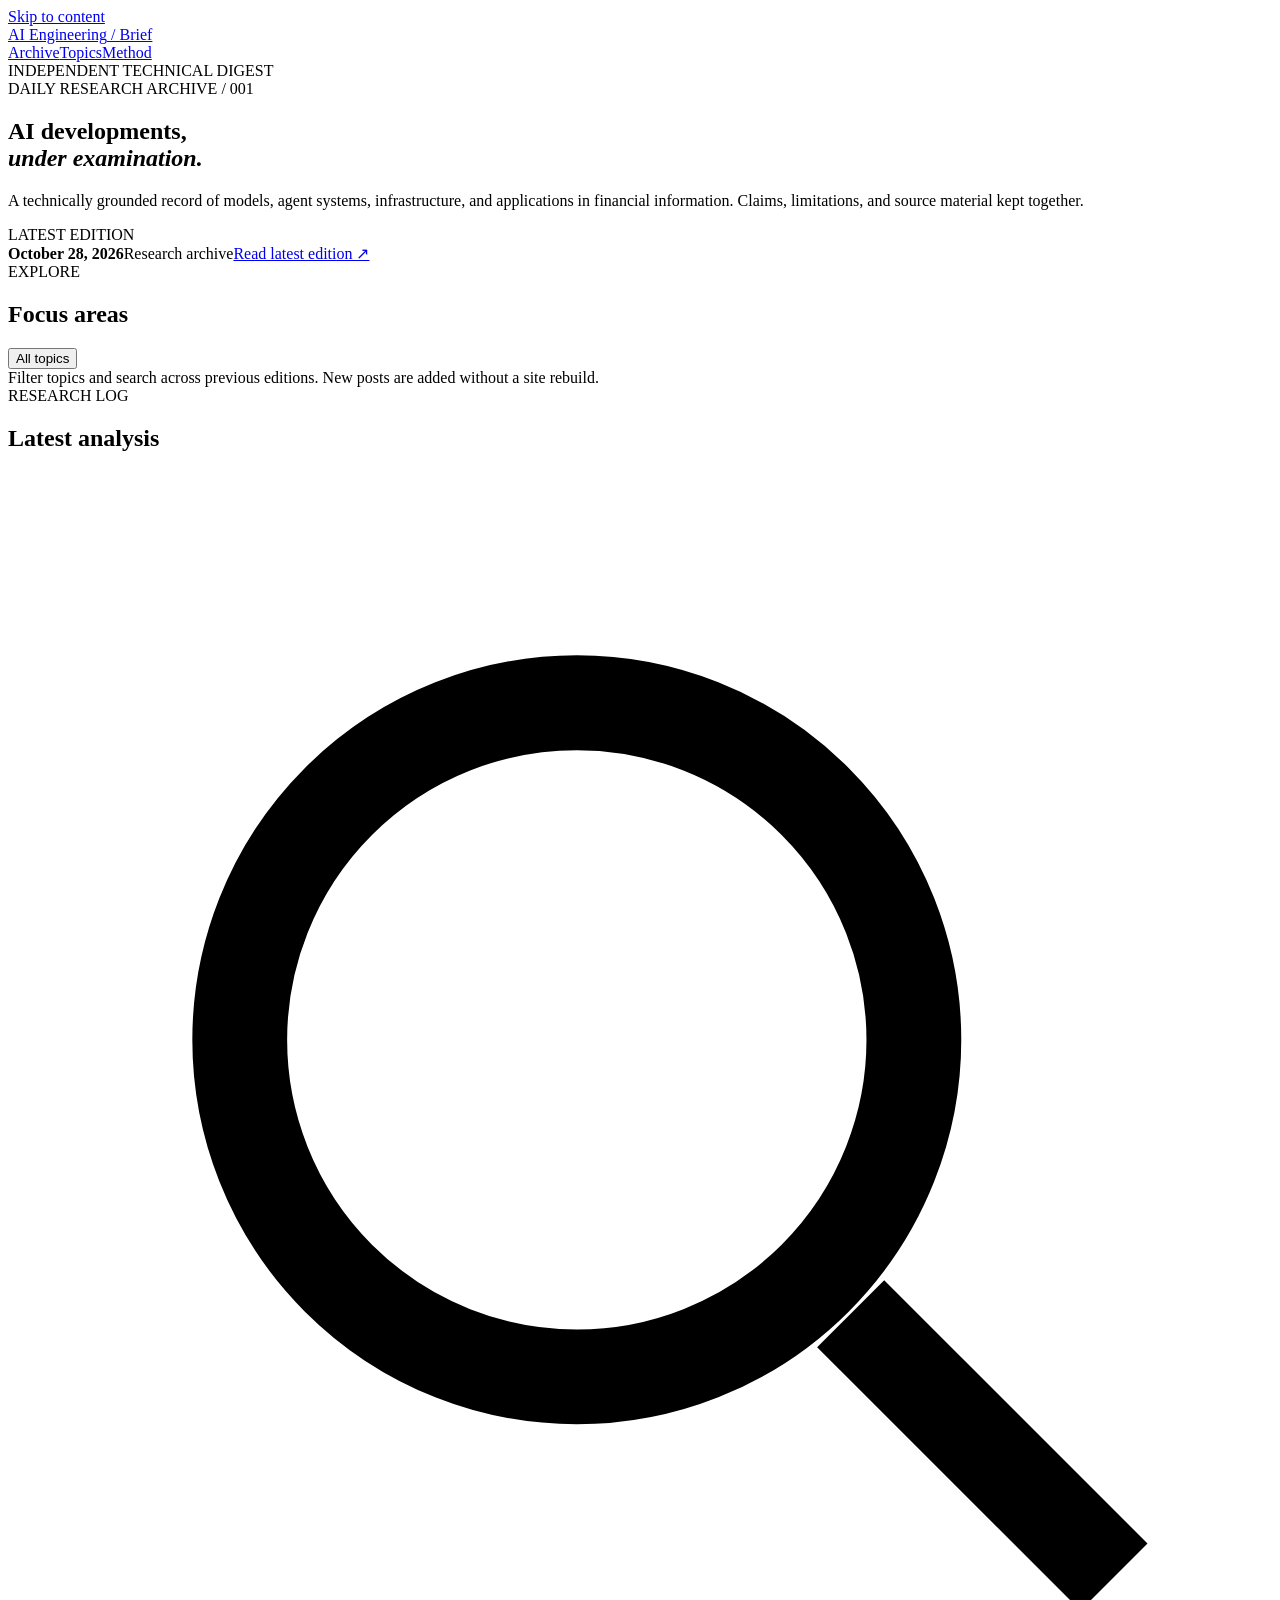
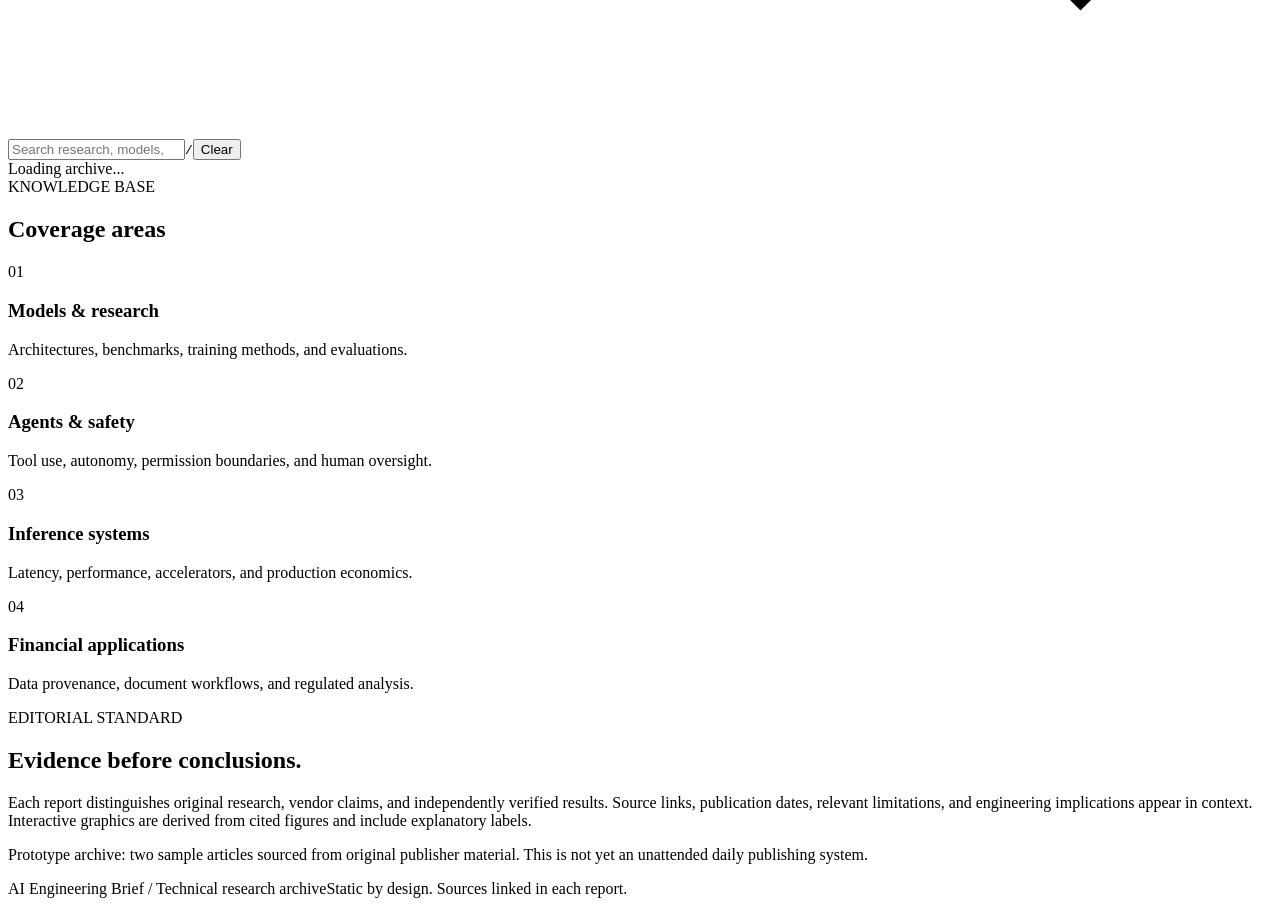
==== index.html @ ddc1623d "Add index.html to website prototype" ====
<!doctype html>
<html lang="en">
<head>
<meta charset="utf-8"><meta name="viewport" content="width=device-width, initial-scale=1"><meta name="theme-color" content="#f5f5f0">
<meta name="description" content="A searchable technical research archive on AI models, agents, infrastructure, evaluation, and financial applications.">
<title>AI Engineering Brief | Research Archive</title>
<link rel="stylesheet" href="assets/styles.css"><script type="module" src="assets/site.js"></script>
</head>
<body data-page="home">
<a class="skip" href="#main">Skip to content</a>
<header class="site-header"><div class="shell header-grid"><a class="wordmark" href="./" aria-label="AI Engineering Brief home"><span class="mark" aria-hidden="true"><i></i><i></i><i></i></span><span>AI Engineering<span class="wordmark-light"> / Brief</span></span></a><nav class="header-links" aria-label="Primary"><a class="active" href="./">Archive</a><a href="./#topics">Topics</a><a href="./#method">Method</a></nav><span class="header-note">INDEPENDENT TECHNICAL DIGEST</span></div></header>
<main id="main" class="shell">
<section class="hero" aria-labelledby="hero-heading"><div class="hero-label"><span class="eyebrow-line"></span> DAILY RESEARCH ARCHIVE <span class="soft-number">/ 001</span></div><div class="hero-grid"><div><h1 id="hero-heading">AI developments,<br><em>under examination.</em></h1><p class="hero-copy">A technically grounded record of models, agent systems, infrastructure, and applications in financial information. Claims, limitations, and source material kept together.</p></div><aside class="hero-aside"><div class="hero-stat-label">LATEST EDITION</div><strong id="latest-date">October 28, 2026</strong><span id="edition-count">Research archive</span><a class="text-link" id="latest-link" href="post.html?date=2026-10-28">Read latest edition ↗</a></aside></div><div class="hero-rule"></div></section>
<section class="archive-layout" aria-label="Article archive"><aside class="filter-panel" aria-label="Archive filters"><div class="panel-sticky"><div class="overline">EXPLORE</div><h2>Focus areas</h2><div id="tag-filters" class="filter-list"><button type="button" class="tag-filter selected">All topics</button></div><div class="filter-tip">Filter topics and search across previous editions. New posts are added without a site rebuild.</div></div></aside><div class="feed"><div class="feed-heading"><div><div class="overline">RESEARCH LOG</div><h2>Latest analysis</h2></div><span id="result-count" class="count"></span></div><div class="search-row"><label class="search-box" for="search"><svg viewBox="0 0 24 24" fill="none" stroke="currentColor" stroke-width="1.8" aria-hidden="true"><circle cx="10.8" cy="10.8" r="6.4"/><path d="m16 16 5 5"/></svg><input id="search" type="search" autocomplete="off" placeholder="Search research, models, companies, methods..."/><kbd>/</kbd></label><button id="clear" type="button" class="quiet-btn">Clear</button></div><div id="article-list" class="article-list" aria-live="polite"><div class="loading">Loading archive...</div></div></div></section>
<section id="topics" class="topics-section"><div class="overline">KNOWLEDGE BASE</div><h2>Coverage areas</h2><div class="topic-grid"><div><span>01</span><h3>Models &amp; research</h3><p>Architectures, benchmarks, training methods, and evaluations.</p></div><div><span>02</span><h3>Agents &amp; safety</h3><p>Tool use, autonomy, permission boundaries, and human oversight.</p></div><div><span>03</span><h3>Inference systems</h3><p>Latency, performance, accelerators, and production economics.</p></div><div><span>04</span><h3>Financial applications</h3><p>Data provenance, document workflows, and regulated analysis.</p></div></div></section>
<section id="method" class="method-section"><span class="overline">EDITORIAL STANDARD</span><div><h2>Evidence before conclusions.</h2><p>Each report distinguishes original research, vendor claims, and independently verified results. Source links, publication dates, relevant limitations, and engineering implications appear in context. Interactive graphics are derived from cited figures and include explanatory labels.</p><p class="method-foot">Prototype archive: two sample articles sourced from original publisher material. This is not yet an unattended daily publishing system.</p></div></section>
</main><footer class="footer"><div class="shell footer-inner"><span>AI Engineering Brief <span class="muted">/ Technical research archive</span></span><span>Static by design. Sources linked in each report.</span></div></footer>
</body></html>
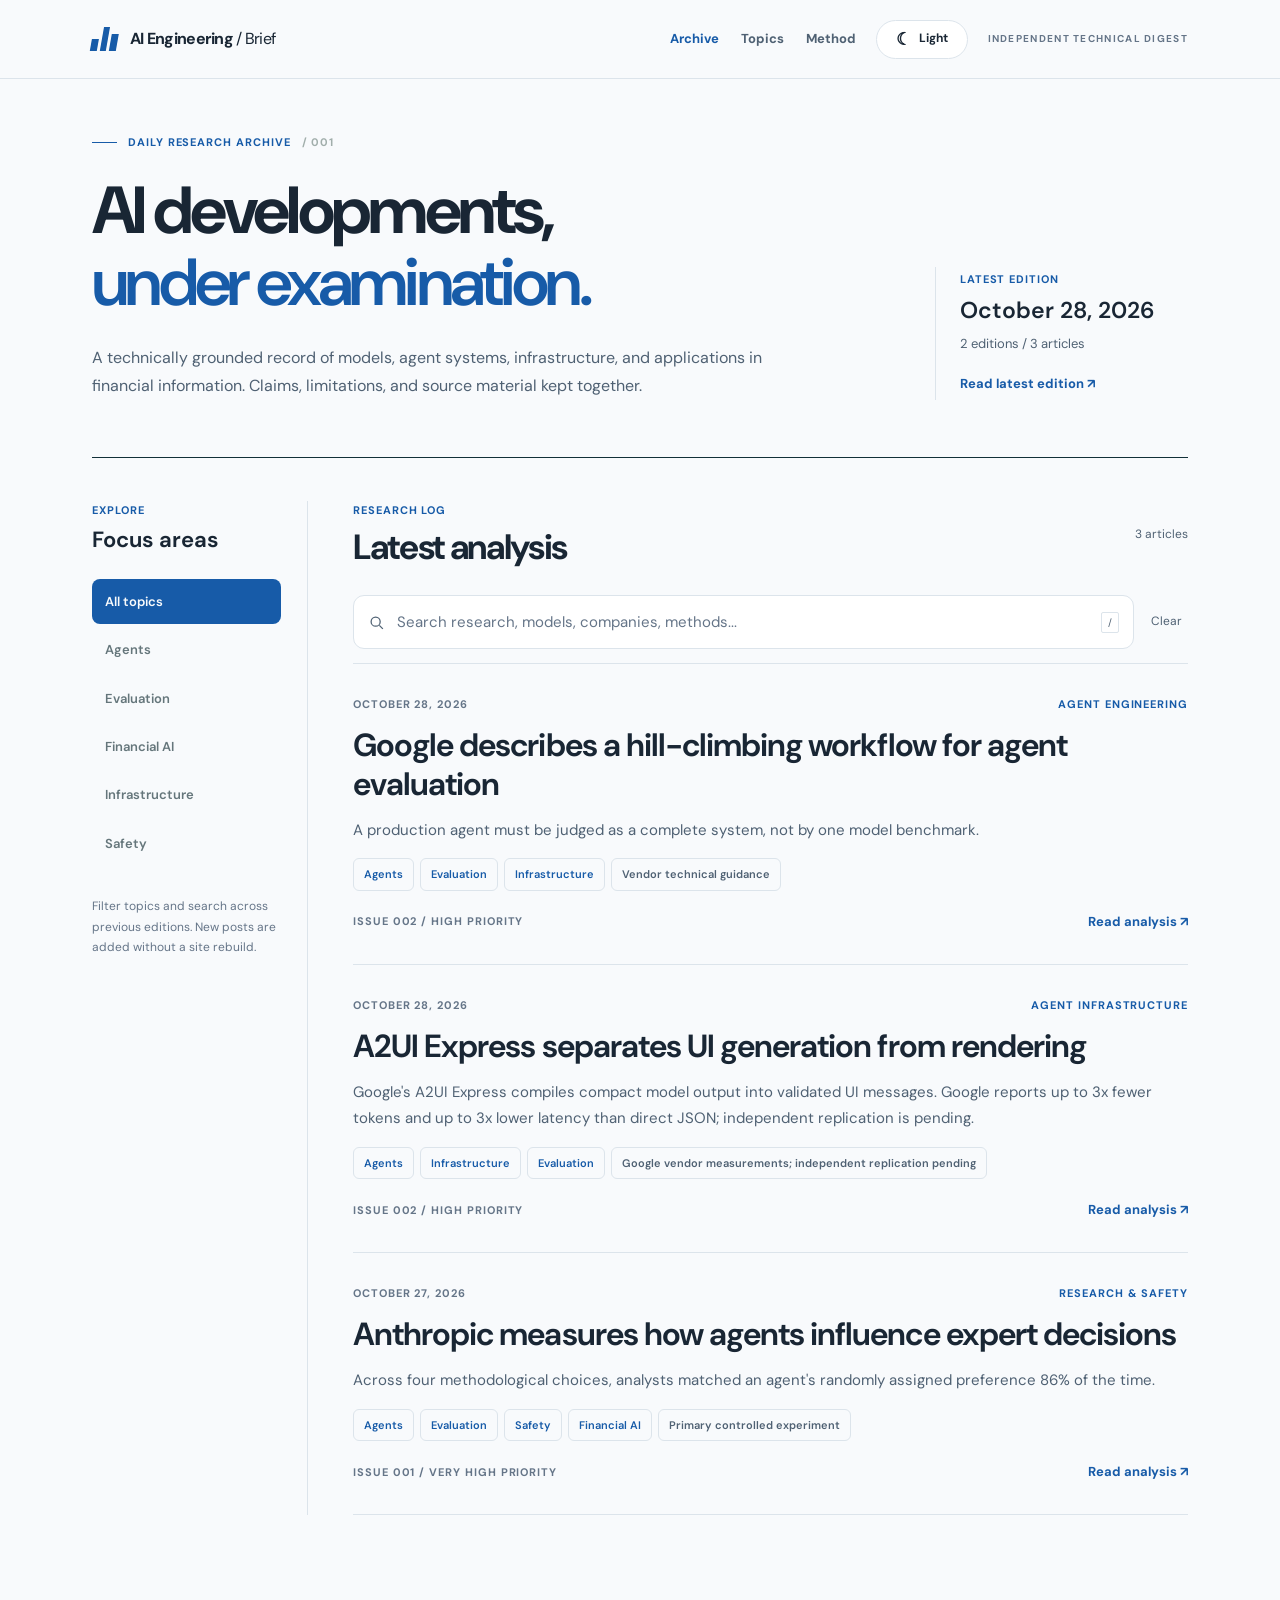
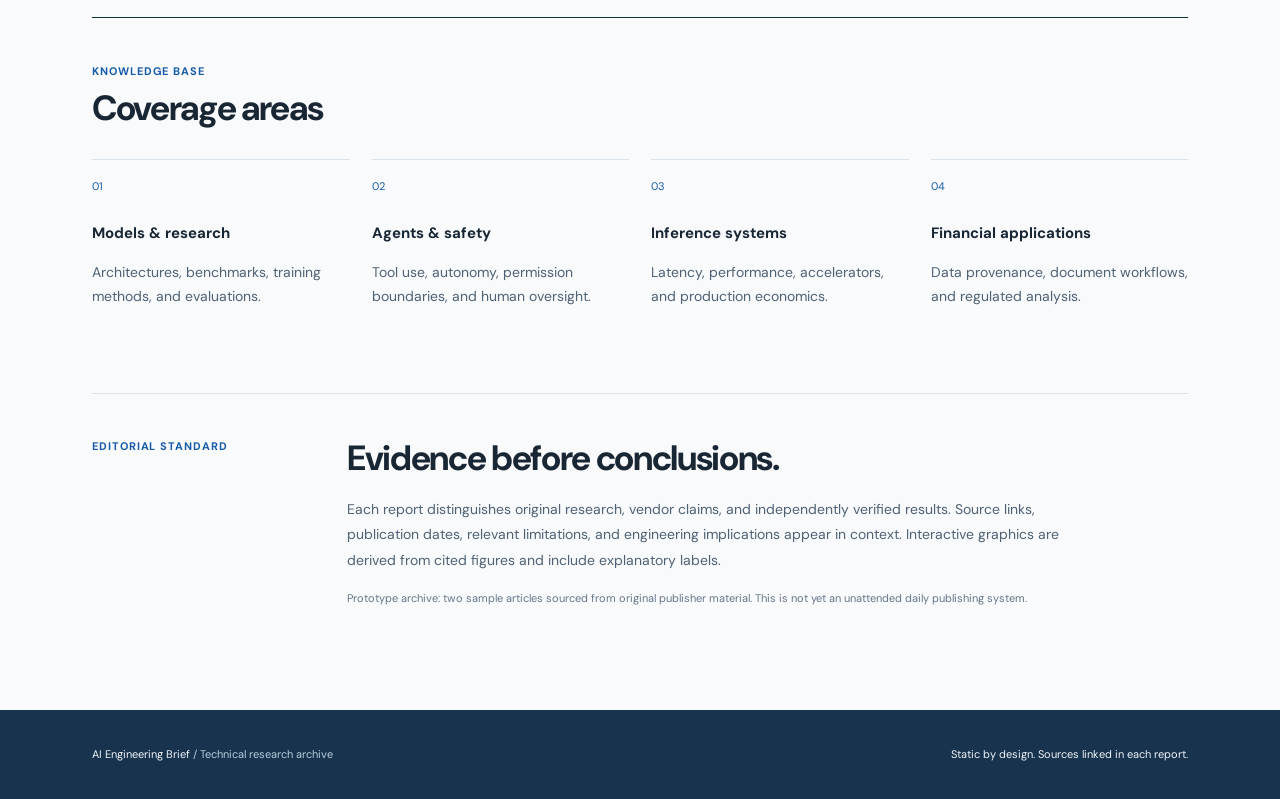
==== commit 9f8fa5bf: "Improve mobile reading and add theme switcher to index.html" ====
--- a/index.html
+++ b/index.html
@@ -4,11 +4,11 @@
 <meta charset="utf-8"><meta name="viewport" content="width=device-width, initial-scale=1"><meta name="theme-color" content="#f5f5f0">
 <meta name="description" content="A searchable technical research archive on AI models, agents, infrastructure, evaluation, and financial applications.">
 <title>AI Engineering Brief | Research Archive</title>
-<link rel="stylesheet" href="assets/styles.css"><script type="module" src="assets/site.js"></script>
+<script src="assets/theme.js"></script><link rel="stylesheet" href="assets/styles.css"><link rel="stylesheet" href="assets/reading.css"><script type="module" src="assets/site.js"></script>
 </head>
 <body data-page="home">
 <a class="skip" href="#main">Skip to content</a>
-<header class="site-header"><div class="shell header-grid"><a class="wordmark" href="./" aria-label="AI Engineering Brief home"><span class="mark" aria-hidden="true"><i></i><i></i><i></i></span><span>AI Engineering<span class="wordmark-light"> / Brief</span></span></a><nav class="header-links" aria-label="Primary"><a class="active" href="./">Archive</a><a href="./#topics">Topics</a><a href="./#method">Method</a></nav><span class="header-note">INDEPENDENT TECHNICAL DIGEST</span></div></header>
+<header class="site-header"><div class="shell header-grid"><a class="wordmark" href="./" aria-label="AI Engineering Brief home"><span class="mark" aria-hidden="true"><i></i><i></i><i></i></span><span>AI Engineering<span class="wordmark-light"> / Brief</span></span></a><nav class="header-links" aria-label="Primary"><a class="active" href="./">Archive</a><a href="./#topics">Topics</a><a href="./#method">Method</a></nav><button type="button" class="theme-toggle" aria-label="Switch to dark mode" aria-pressed="false" title="Switch theme"><span class="theme-icon" aria-hidden="true"></span><span class="theme-label">Light</span></button><span class="header-note">INDEPENDENT TECHNICAL DIGEST</span></div></header>
 <main id="main" class="shell">
 <section class="hero" aria-labelledby="hero-heading"><div class="hero-label"><span class="eyebrow-line"></span> DAILY RESEARCH ARCHIVE <span class="soft-number">/ 001</span></div><div class="hero-grid"><div><h1 id="hero-heading">AI developments,<br><em>under examination.</em></h1><p class="hero-copy">A technically grounded record of models, agent systems, infrastructure, and applications in financial information. Claims, limitations, and source material kept together.</p></div><aside class="hero-aside"><div class="hero-stat-label">LATEST EDITION</div><strong id="latest-date">October 28, 2026</strong><span id="edition-count">Research archive</span><a class="text-link" id="latest-link" href="post.html?date=2026-10-28">Read latest edition ↗</a></aside></div><div class="hero-rule"></div></section>
 <section class="archive-layout" aria-label="Article archive"><aside class="filter-panel" aria-label="Archive filters"><div class="panel-sticky"><div class="overline">EXPLORE</div><h2>Focus areas</h2><div id="tag-filters" class="filter-list"><button type="button" class="tag-filter selected">All topics</button></div><div class="filter-tip">Filter topics and search across previous editions. New posts are added without a site rebuild.</div></div></aside><div class="feed"><div class="feed-heading"><div><div class="overline">RESEARCH LOG</div><h2>Latest analysis</h2></div><span id="result-count" class="count"></span></div><div class="search-row"><label class="search-box" for="search"><svg viewBox="0 0 24 24" fill="none" stroke="currentColor" stroke-width="1.8" aria-hidden="true"><circle cx="10.8" cy="10.8" r="6.4"/><path d="m16 16 5 5"/></svg><input id="search" type="search" autocomplete="off" placeholder="Search research, models, companies, methods..."/><kbd>/</kbd></label><button id="clear" type="button" class="quiet-btn">Clear</button></div><div id="article-list" class="article-list" aria-live="polite"><div class="loading">Loading archive...</div></div></div></section>
--- a/assets/styles.css
+++ b/assets/styles.css
@@ -0,0 +1,68 @@
+
+@import url('https://fonts.googleapis.com/css2?family=DM+Sans:wght@400;500;600;700&family=Newsreader:opsz,wght@6..72,400;6..72,500;6..72,600&display=swap');
+:root{--paper:#f5f5f0;--ink:#19313a;--muted:#617177;--line:#d6ddda;--accent:#116e74;--deep:#123038;--wash:#e8efeb;--serif:'Newsreader',Georgia,serif;--sans:'DM Sans',Arial,sans-serif}
+*{box-sizing:border-box}
+html{scroll-behavior:smooth}
+body{margin:0;background:var(--paper);color:var(--ink);font:14px/1.65 var(--sans)}
+a{color:inherit}button,input{font:inherit}button{cursor:pointer}
+.shell{max-width:1220px;padding:0 clamp(20px,5vw,62px);margin:auto}
+.skip{position:absolute;left:-9999px;top:10px;background:white;padding:10px;z-index:99}.skip:focus{left:10px}
+.site-header{border-bottom:1px solid var(--line)}
+.header-grid{min-height:78px;display:grid;grid-template-columns:1fr auto 1fr;align-items:center;gap:20px}
+.wordmark{display:flex;align-items:center;gap:12px;text-decoration:none;font-size:17px;letter-spacing:-.04em;font-weight:700;white-space:nowrap}.wordmark-light{font-weight:400}
+.mark{width:26px;height:25px;display:flex;align-items:end;gap:3px;transform:skew(-10deg)}.mark i{width:7px;background:var(--accent)}.mark i:nth-child(1){height:12px}.mark i:nth-child(2){height:24px}.mark i:nth-child(3){height:17px}
+.header-links{display:flex;gap:30px}.header-links a{color:#627176;text-decoration:none;font-size:12px;font-weight:700}.header-links a:hover,.header-links .active{color:var(--accent)}
+.header-note{text-align:right;font-size:10px;font-weight:700;letter-spacing:.13em;color:#84918e}
+.hero{padding-top:65px}.hero-label,.overline,.hero-stat-label{font-size:11px;letter-spacing:.16em;font-weight:700;color:var(--accent)}
+.hero-label{display:flex;align-items:center;gap:11px}.eyebrow-line{width:25px;height:1px;background:var(--accent)}.soft-number{color:#a1aeab}
+.hero-grid{display:grid;grid-template-columns:minmax(0,2.8fr) minmax(230px,.9fr);gap:55px;align-items:end;margin-top:24px}
+.hero h1{font:500 clamp(46px,6.4vw,80px)/.99 var(--serif);letter-spacing:-.055em;margin:0}.hero h1 em{color:var(--accent);font-weight:400}
+.hero-copy{max-width:640px;font-size:14px;line-height:1.9;color:var(--muted);margin:25px 0 0}
+.hero-aside{border-left:1px solid var(--line);padding:3px 0 5px 24px;display:flex;flex-direction:column;gap:8px}
+.hero-aside strong{font:500 28px/1.2 var(--serif)}.hero-aside span:not(.hero-stat-label){color:var(--muted);font-size:12px}
+.text-link,.read-more{font-size:12px;font-weight:700;color:var(--accent);text-decoration:none}.text-link{margin-top:11px}.text-link:hover,.read-more:hover{text-decoration:underline}
+.hero-rule{height:1px;background:var(--deep);margin-top:57px}
+.archive-layout{display:grid;grid-template-columns:216px minmax(0,1fr);gap:45px;padding:43px 0 102px}
+.filter-panel{border-right:1px solid var(--line)}.panel-sticky{position:sticky;top:25px;padding-right:26px}
+.filter-panel h2{font:500 28px var(--serif);margin:7px 0 24px}.filter-list{display:flex;flex-direction:column;gap:3px}
+.tag-filter{border:0;text-align:left;background:transparent;color:#65767b;font-size:12px;font-weight:600;padding:11px;border-radius:3px}
+.tag-filter:hover{background:#eaf0ec}.tag-filter.selected{background:var(--deep);color:white}.filter-tip{font-size:11px;color:#879694;margin-top:30px;line-height:1.7}
+.feed-heading{display:flex;justify-content:space-between;align-items:end}.feed-heading h2{font:500 41px/1.1 var(--serif);letter-spacing:-.025em;margin:7px 0 0}
+.count{color:var(--muted);font-size:12px}.search-row{display:flex;align-items:center;gap:11px;margin:27px 0 14px}
+.search-box{height:49px;flex:1;min-width:0;display:flex;align-items:center;gap:10px;padding:0 14px;background:white;border:1px solid var(--line)}
+.search-box:focus-within{outline:1px solid var(--accent);border-color:var(--accent)}.search-box svg{width:17px;height:17px;flex:none;color:#60787a}
+.search-box input{flex:1;border:0;min-width:0;outline:0;background:transparent;color:var(--ink);font-size:12px}.search-box input::placeholder{color:#9aa7a5}
+.search-box kbd{font:10px var(--sans);border:1px solid var(--line);color:#96a3a0;padding:3px 6px;border-radius:2px}.quiet-btn{border:0;background:none;color:var(--muted);font-size:12px}
+.article-card{border-top:1px solid var(--line);padding:27px 0 28px}.article-card:last-child{border-bottom:1px solid var(--line)}
+.card-top,.card-bottom,.feed-heading{display:flex;align-items:center;justify-content:space-between;gap:15px}.card-date,.card-category{font-size:10px;letter-spacing:.11em;font-weight:700;color:#738286}.card-category{color:var(--accent)}
+.article-card h3{font:500 clamp(26px,3vw,36px)/1.1 var(--serif);letter-spacing:-.025em;margin:12px 0}.article-card h3 a{text-decoration:none}.article-card h3 a:hover{color:var(--accent)}
+.article-card p{color:var(--muted);font-size:13px;line-height:1.8;margin:0 0 15px}
+.chip-line,.story-tags{display:flex;flex-wrap:wrap;gap:6px}.chip{font-size:10px;border:1px solid #bfd3cd;padding:4px 9px;color:var(--accent)}.evidence-chip{border-color:var(--line);color:var(--muted)}.card-bottom{margin-top:20px}
+.empty,.loading{padding:37px 10px;color:var(--muted)}
+.topics-section{border-top:1px solid var(--deep);padding:44px 0 70px}.topics-section h2{font:500 40px var(--serif);margin:7px 0 30px}
+.topic-grid{display:grid;grid-template-columns:repeat(4,1fr);gap:22px}.topic-grid>div{border-top:1px solid var(--line);padding-top:12px}.topic-grid span{font-size:11px;color:var(--accent)}.topic-grid h3{font-size:13px;margin:22px 0 6px}.topic-grid p{font-size:12px;line-height:1.75;color:var(--muted)}
+.method-section{border-top:1px solid var(--line);padding:43px 0 90px;display:grid;grid-template-columns:230px 1fr;gap:25px}.method-section h2{font:500 35px/1.1 var(--serif);margin:0 0 18px}.method-section p{font-size:13px;line-height:1.85;color:var(--muted);max-width:720px}.method-foot{font-size:11px!important;color:#819391!important}
+.footer{background:var(--deep);color:white}.footer-inner{min-height:89px;display:flex;justify-content:space-between;align-items:center;gap:18px;font-size:11px}.footer a{text-decoration:none}.muted{color:#a3b5b2}
+.article-main{padding-bottom:80px}.back-row{padding:24px 0;border-bottom:1px solid var(--line);display:flex;justify-content:space-between;gap:12px;font-size:11px;color:var(--muted);letter-spacing:.07em}.back-row a{color:var(--accent);text-decoration:none;font-weight:700}
+.issue-header{max-width:800px;padding:60px 0 47px}.issue-header h1{font:500 clamp(44px,6vw,75px)/1.04 var(--serif);letter-spacing:-.045em;margin:16px 0}.issue-header>p{max-width:720px;font-size:16px;line-height:1.8;color:var(--muted)}
+.issue-meta{font-size:11px;color:var(--muted);margin-top:24px}.issue-rule{height:1px;background:var(--ink)}
+.issue-layout{display:grid;grid-template-columns:minmax(0,1fr) 220px;gap:55px;margin-top:45px}
+.story{margin-bottom:65px;scroll-margin-top:26px}.story-kicker{font-size:11px;font-weight:700;color:var(--accent);letter-spacing:.12em}
+.story h2{font:500 clamp(32px,4vw,48px)/1.06 var(--serif);letter-spacing:-.026em;margin:15px 0}
+.story-dek{font-size:16px;line-height:1.75;color:var(--muted);margin:0 0 23px}.story-tags{margin:15px 0 23px}
+.key-takeaway{border-left:3px solid var(--accent);padding:19px 22px;background:var(--wash);font-size:14px;line-height:1.7}.key-takeaway span{display:block;font-size:10px;letter-spacing:.13em;font-weight:700;color:var(--accent);margin-bottom:7px}
+.story-section{margin-top:27px;padding-top:20px;border-top:1px solid var(--line)}.story-section h3{font:500 28px var(--serif);margin:0 0 11px}
+.story-section p{font-size:14px;line-height:1.85;color:#4c5f64}.source-box{background:#e9efeb;margin-top:26px;padding:18px 20px}
+.source-box .overline{margin-bottom:9px}.source-box a{display:block;color:var(--accent);font-size:13px;overflow-wrap:anywhere}.source-box small{display:block;color:var(--muted);font-size:11px;margin:5px 0 14px}
+.issue-side{border-left:1px solid var(--line);padding-left:22px}.issue-side .sticky{position:sticky;top:30px}.issue-side h2{font:500 25px var(--serif);margin:9px 0 20px}
+.issue-side a{display:block;font-size:12px;text-decoration:none;color:var(--muted);line-height:1.65;margin-bottom:15px}.issue-side a:hover{color:var(--accent)}
+.previous-editions{border-top:1px solid var(--deep);padding-top:30px;display:flex;justify-content:space-between;gap:18px}.previous-editions a{font-size:13px;font-weight:700;color:var(--accent);text-decoration:none}
+.visual{border:1px solid var(--line);background:white;padding:18px;margin:28px 0}.visual-head{display:flex;align-items:center;justify-content:space-between;gap:10px}.visual-head strong{font-size:14px}.visual-head span{font-size:11px;color:var(--muted)}
+.viz-tools{display:flex;gap:6px;flex-wrap:wrap;margin:17px 0}.viz-tools button{border:1px solid var(--line);padding:8px 11px;background:#fff;color:var(--muted);font-size:11px;font-weight:700}
+.viz-tools button[aria-pressed=true]{background:var(--deep);color:#fff;border-color:var(--deep)}.viz-target{min-height:180px}
+.viz-target svg{width:100%;max-width:100%}.viz-note,.chart-tooltip{font-size:11px!important;color:#738582!important;line-height:1.6!important}
+.eval-stepper{display:grid;grid-template-columns:repeat(5,1fr);gap:4px;margin:20px 0}.eval-stepper button{border:0;padding:11px 3px;font-size:10px;font-weight:700;background:#eaf0ed;color:#587376}.eval-stepper button[aria-pressed=true]{background:var(--accent);color:#fff}
+.eval-panel{background:#edf2ee;padding:16px 18px;min-height:100px}.eval-panel strong{font-size:13px}.eval-panel p{font-size:12px!important;line-height:1.65!important;margin:7px 0 0}
+.fallback-bar{margin:12px 0}.fallback-bar span{font-size:11px}.fallback-track{height:15px;background:#e8eeeb;margin-top:5px}.fallback-fill{height:100%;background:var(--accent)}
+@media(max-width:860px){.header-grid{grid-template-columns:1fr auto}.header-note{display:none}.hero-grid{grid-template-columns:1fr;gap:30px}.archive-layout{grid-template-columns:1fr;gap:20px}.filter-panel{border:0}.panel-sticky{position:static;padding:0}.filter-panel h2,.filter-tip{display:none}.filter-list{display:flex;flex-direction:row;overflow:auto;gap:7px;padding-bottom:6px}.tag-filter{white-space:nowrap;border:1px solid var(--line)}.issue-layout{grid-template-columns:1fr;gap:20px}.issue-side{border-left:0;border-top:1px solid var(--line);padding:20px 0}.issue-side .sticky{position:static}.issue-side a{display:inline-block;margin-right:20px}.method-section{grid-template-columns:1fr}.topic-grid{grid-template-columns:repeat(2,1fr)}}
+@media(max-width:560px){.header-grid{min-height:68px}.header-links{gap:13px}.header-links a{font-size:10px}.wordmark{font-size:13px;gap:8px}.mark{width:20px}.mark i{width:5px}.hero{padding-top:41px}.hero h1{font-size:48px}.hero-rule{margin-top:42px}.hero-copy{font-size:13px}.feed-heading h2{font-size:34px}.search-box kbd{display:none}.article-card h3{font-size:30px}.archive-layout{padding-bottom:60px}.topic-grid{gap:12px}.footer-inner{flex-direction:column;align-items:start;justify-content:center}.issue-header{padding:42px 0 34px}.visual{padding:12px}.eval-stepper button{font-size:9px}.story h2{font-size:35px}}
--- a/assets/reading.css
+++ b/assets/reading.css
@@ -0,0 +1,213 @@
+
+/* Mobile-first reading layer. Complements styles.css without a build step. */
+:root {
+  color-scheme: light;
+  --paper:#f8fafc; --ink:#192634; --muted:#4f6173; --line:#dce4eb;
+  --accent:#175ba8; --dark:#17334d; --wash:#eaf2fc; --white:#ffffff;
+  --surface:#ffffff; --surface-alt:#f0f5f9; --soft-text:#657588;
+  --chart:#2563a6; --focus:#237be3;
+  --serif:'DM Sans',system-ui,-apple-system,BlinkMacSystemFont,'Segoe UI',sans-serif;
+}
+:root[data-theme="dark"] {
+  color-scheme: dark;
+  --paper:#0e1722; --ink:#edf3fa; --muted:#bbc9d8; --line:#304153;
+  --accent:#93c4ff; --dark:#243c53; --wash:#182d42; --white:#172332;
+  --surface:#172332; --surface-alt:#1c2c3d; --soft-text:#acbdcf;
+  --chart:#85b9f4; --focus:#a5d2ff;
+}
+html { scroll-padding-top:90px; }
+body { background:var(--paper);color:var(--ink);font-size:16px;line-height:1.65;-webkit-font-smoothing:antialiased; }
+a { text-underline-offset:.2em; }
+button,input { color:inherit; }
+:focus-visible {outline:3px solid var(--focus);outline-offset:3px;}
+::selection {background:var(--wash);color:var(--ink);}
+.site-header {position:sticky;top:0;z-index:30;background:var(--paper);background:color-mix(in srgb,var(--paper) 95%,transparent);backdrop-filter:blur(14px);-webkit-backdrop-filter:blur(14px);}
+.header-grid {grid-template-columns:minmax(0,1fr) auto auto auto;gap:20px;height:76px;}
+.header-links {gap:22px;}
+.header-links a {font-size:13px;color:var(--muted);}
+.header-note {color:var(--soft-text);}
+.wordmark {font-size:16px;letter-spacing:-.045em;}
+.theme-toggle {border:1px solid var(--line);background:var(--surface);color:var(--ink);padding:0 13px;min-width:92px;height:39px;border-radius:999px;display:inline-flex;align-items:center;justify-content:center;gap:8px;font-size:12px;font-weight:700;white-space:nowrap;}
+.theme-toggle:hover {border-color:var(--accent);background:var(--surface-alt);}
+.theme-icon {font-size:17px;line-height:1;}
+.theme-icon::before {content:"☾";}
+[data-theme="dark"] .theme-icon::before {content:"☀";}
+.hero {padding-top:54px;}
+.hero h1 {font:700 clamp(40px,5.2vw,68px)/1.08 var(--sans);letter-spacing:-.055em;max-width:900px;text-wrap:balance;}
+.hero h1 em {font-style:normal;font-weight:600;}
+.hero-copy {font-size:16px;line-height:1.75;max-width:680px;}
+.hero-aside strong {font:600 23px/1.25 var(--sans);}
+.hero-aside>span:not(.hero-stat-label) {font-size:13px;}
+.overline,.hero-label,.hero-stat-label,.card-date,.card-category,.story-kicker {letter-spacing:.085em;}
+.feed-heading h2,.topics-section h2,.method-section h2 {font:700 clamp(27px,3vw,35px)/1.2 var(--sans);letter-spacing:-.038em;}
+.search-box {background:var(--surface);border-color:var(--line);border-radius:11px;height:54px;}
+.search-box input {font-size:15px;color:var(--ink);}
+.search-box input::placeholder {color:var(--soft-text);}
+.search-box svg,.search-box kbd,.count {color:var(--muted);}
+.tag-filter {font-size:13px;padding:12px 13px;min-height:43px;border-radius:8px;}
+.tag-filter:hover {background:var(--surface-alt);}
+.tag-filter.selected {background:var(--accent);color:var(--paper);}
+.article-card {padding:31px 0 32px;}
+.article-card h3 {font:650 clamp(23px,2.9vw,32px)/1.22 var(--sans);letter-spacing:-.03em;margin:13px 0;}
+.article-card p {font-size:15px;line-height:1.75;color:var(--muted);}
+.card-date {font-size:11px;color:var(--soft-text);}
+.card-category {font-size:11px;}
+.chip {border-color:var(--line);color:var(--accent);font-size:11px;font-weight:600;padding:6px 10px;border-radius:6px;text-decoration:none;}
+.evidence-chip {color:var(--muted);}
+.read-more,.text-link {font-size:13px;}
+.filter-panel h2 {font:650 22px/1.3 var(--sans);}
+.filter-tip {font-size:12px;color:var(--soft-text);}
+.topic-grid h3 {font-size:15px;}
+.topic-grid p,.method-section p {font-size:14px;}
+.method-foot {color:var(--soft-text)!important;}
+.footer {background:var(--dark);color:#f2f6fc;}
+:root[data-theme="dark"] .footer {background:#09111b;border-top:1px solid var(--line);}
+.footer .muted {color:#b9cddd;}
+.footer a {color:#dbe8ff;}
+/* Technical reading view */
+.issue-header {padding:56px 0 43px;max-width:830px;}
+.issue-header h1 {font:750 clamp(40px,5.3vw,64px)/1.1 var(--sans);letter-spacing:-.048em;text-wrap:balance;}
+.issue-header>p {font-size:17px;line-height:1.72;color:var(--muted);max-width:650px;}
+.issue-meta {font-size:12px;gap:10px 18px;}
+.issue-layout {grid-template-columns:minmax(0,1fr) 210px;gap:52px;margin-top:45px;}
+.story-body {min-width:0;}
+.story {margin-bottom:78px;scroll-margin-top:90px;}
+.story>h2 {font:700 clamp(28px,3.5vw,39px)/1.2 var(--sans);letter-spacing:-.038em;max-width:780px;margin:14px 0;}
+.story-dek {font-size:17px;line-height:1.7;color:var(--muted);max-width:700px;}
+.story-section {padding-top:28px;margin-top:28px;}
+.story-section h3 {font:650 clamp(21px,2.5vw,26px)/1.35 var(--sans);letter-spacing:-.025em;margin:0 0 15px;}
+.story-section p,.story-section li {font-size:17px;line-height:1.83;color:var(--ink);max-width:68ch;}
+.story-section p {margin:0 0 20px;}
+.key-takeaway {font-size:16px;line-height:1.75;border:1px solid var(--line);border-left:4px solid var(--accent);background:var(--wash);border-radius:0 10px 10px 0;padding:19px 23px;margin:27px 0;}
+.key-takeaway span {font-size:11px;}
+.source-box {background:var(--surface-alt);border:1px solid var(--line);border-radius:11px;padding:22px;margin-top:31px;}
+.source-box a {font-size:15px;line-height:1.65;display:block;}
+.source-box small {color:var(--muted);font-size:12px;margin:4px 0 12px;}
+.issue-side {border-color:var(--line);}
+.issue-side h2 {font:650 18px/1.3 var(--sans);}
+.issue-side a {font-size:13px;line-height:1.5;}
+.back-row {font-size:12px;color:var(--muted);}
+.previous-editions a {font-size:14px;}
+/* Interactive content */
+.visual {background:var(--surface);border:1px solid var(--line);border-radius:12px;padding:24px;margin:30px 0;overflow:hidden;}
+.visual-head {flex-wrap:wrap;gap:5px 16px;}
+.visual-head strong {font-size:16px;line-height:1.45;}
+.visual-head span,.viz-note {font-size:12px;color:var(--muted);}
+.viz-tools {flex-wrap:wrap;}
+.viz-tools button {border-radius:8px;border-color:var(--line);background:var(--surface-alt);color:var(--ink);font-size:12px;min-height:42px;padding:10px 13px;}
+.viz-tools button[aria-pressed=true] {background:var(--accent);color:var(--paper);border-color:var(--accent);}
+.eval-stepper button {background:var(--surface-alt);color:var(--muted);border-radius:5px;font-size:11px;min-height:45px;}
+.eval-stepper button[aria-pressed=true] {background:var(--accent);color:var(--paper);}
+.eval-panel {background:var(--surface-alt);border-radius:8px;padding:18px;}
+.eval-panel strong {font-size:15px;}
+.eval-panel p {font-size:14px!important;color:var(--muted);line-height:1.65;}
+.chart-tooltip {color:var(--muted);font-size:12px;}
+.viz-target {overflow-x:auto;}
+[data-theme="dark"] .viz-target svg text {fill:var(--ink)!important;}
+[data-theme="dark"] .viz-target svg .tick text {fill:var(--muted)!important;}
+[data-theme="dark"] .viz-target svg rect[fill="#126c71"] {fill:var(--chart)!important;}
+[data-theme="dark"] .viz-target svg .domain,[data-theme="dark"] .viz-target svg line {stroke:var(--line)!important;}
+[data-theme="dark"] .viz-target svg rect[fill="#df825b"] {fill:#f0af79!important;}
+[data-theme="dark"] .viz-target div[style*="background:#e5ece9"] {background:var(--surface-alt)!important;}
+[data-theme="dark"] .viz-target div[style*="background:#126c71"] {background:var(--chart)!important;}
+/* Dark surfaces with originally hard-coded paint */
+[data-theme="dark"] .site-header {background:var(--paper);background:color-mix(in srgb,var(--paper) 95%,transparent);}
+[data-theme="dark"] .header-links a {color:var(--muted);}
+[data-theme="dark"] .header-links a:hover,[data-theme="dark"] .header-links a.active {color:var(--accent);}
+[data-theme="dark"] .header-note,[data-theme="dark"] .soft-number,[data-theme="dark"] .card-date,[data-theme="dark"] .viz-note {color:var(--soft-text);}
+[data-theme="dark"] .search-box {background:var(--surface);}
+[data-theme="dark"] .search-box svg,[data-theme="dark"] .search-box kbd {color:var(--muted);}
+[data-theme="dark"] .search-box input::placeholder {color:var(--soft-text);}
+[data-theme="dark"] .story-dek,[data-theme="dark"] .issue-header>p {color:var(--muted);}
+[data-theme="dark"] .source-box small {color:var(--muted);}
+[data-theme="dark"] .key-takeaway {color:var(--ink);}
+[data-theme="dark"] .skip {background:var(--surface);color:var(--ink);}
+@media (max-width:950px) {
+  .header-grid {grid-template-columns:minmax(0,1fr) auto auto;}
+  .header-note {display:none;}
+  .issue-layout {grid-template-columns:minmax(0,1fr) 190px;gap:30px;}
+}
+@media (max-width:800px) {
+  .shell {padding-inline:clamp(18px,4.5vw,35px);}
+  .header-grid {height:65px;gap:13px;}
+  .header-links {gap:14px;}
+  .header-links a {font-size:12px;}
+  .wordmark {font-size:15px;}
+  .theme-toggle {min-width:40px;width:42px;height:40px;padding:0;border-radius:10px;}
+  .theme-label {display:none;}
+  .hero {padding-top:36px;}
+  .hero h1 {font-size:clamp(34px,7.5vw,54px);line-height:1.12;}
+  .hero-copy {font-size:16px;line-height:1.7;margin-top:21px;}
+  .hero-grid {gap:28px;}
+  .hero-aside {border-left:3px solid var(--accent);margin:0;background:var(--surface-alt);padding:15px 18px;border-radius:0 10px 10px 0;}
+  .hero-aside strong {font-size:19px;}
+  .hero-rule {margin-top:34px;}
+  .archive-layout {padding-top:26px;gap:12px;padding-bottom:70px;}
+  .filter-panel {border:0;}
+  .panel-sticky {padding:0;position:static;}
+  .filter-list {display:flex;gap:8px;flex-direction:row;overflow-x:auto;padding:0 1px 12px;scrollbar-width:thin;overscroll-behavior-x:contain;}
+  .tag-filter {border:1px solid var(--line);white-space:nowrap;flex:none;min-height:42px;}
+  .feed-heading h2 {font-size:29px;}
+  .search-row {margin:23px 0 13px;}
+  .search-box {height:52px;}
+  .article-card {padding:24px 0 26px;}
+  .article-card h3 {font-size:clamp(22px,5.8vw,29px);line-height:1.27;}
+  .article-card p {font-size:15px;line-height:1.72;}
+  .card-top {flex-wrap:wrap;gap:5px 15px;}
+  .card-bottom {flex-wrap:wrap;margin-top:17px;gap:10px;}
+  .topic-grid {grid-template-columns:repeat(2,minmax(0,1fr));}
+  .method-section {grid-template-columns:1fr;}
+  .issue-header {padding:39px 0 31px;}
+  .issue-header h1 {font-size:clamp(34px,7vw,52px);}
+  .issue-header>p {font-size:16px;}
+  .issue-layout {display:flex;flex-direction:column;gap:28px;margin-top:23px;}
+  .issue-side {order:-1;border:1px solid var(--line);background:var(--surface-alt);padding:15px 17px;border-radius:10px;}
+  .issue-side .sticky {position:static;}
+  .issue-side h2 {margin:4px 0 13px;font-size:16px;}
+  .issue-side a {display:block;font-size:14px;padding:7px 0;margin:0;line-height:1.5;color:var(--accent);}
+  .issue-side .sidebar-divider {margin:14px 0;}
+  .story {margin-bottom:52px;}
+  .story>h2 {font-size:clamp(27px,6.3vw,37px);}
+  .story-dek {font-size:16px;}
+  .story-section p,.story-section li {font-size:17px;line-height:1.78;}
+  .story-section h3 {font-size:23px;}
+  .visual {margin:24px 0;padding:17px;}
+  .eval-stepper {display:flex;overflow-x:auto;gap:7px;padding-bottom:8px;scroll-snap-type:x proximity;}
+  .eval-stepper button {flex:0 0 auto;min-width:93px;scroll-snap-align:start;}
+}
+@media(max-width:480px) {
+  .shell {padding-inline:20px;}
+  .header-grid {grid-template-columns:minmax(0,1fr) auto auto;gap:9px;}
+  .wordmark {font-size:14px;gap:8px;letter-spacing:-.045em;}
+  .wordmark-light {display:none;}
+  .mark {width:20px;flex:none;}
+  .header-links a:not(:first-child) {display:none;}
+  .header-links a {font-size:12px;}
+  .hero h1 {font-size:clamp(33px,9vw,43px);}
+  .hero-label {font-size:10px;}
+  .hero-copy {font-size:15.5px;}
+  .feed-heading {align-items:end;}
+  .feed-heading h2 {font-size:27px;}
+  .search-box input {font-size:16px;}
+  .search-box kbd {display:none;}
+  .quiet-btn {min-height:44px;}
+  .tag-filter {font-size:12px;}
+  .chip {font-size:11px;}
+  .topic-grid {grid-template-columns:1fr 1fr;gap:14px;}
+  .topic-grid p {font-size:13px;}
+  .issue-header h1 {font-size:clamp(32px,8.3vw,41px);}
+  .story>h2 {font-size:30px;}
+  .story-section p,.story-section li {font-size:17px;}
+  .story-section h3 {font-size:22px;}
+  .source-box {padding:17px;}
+  .key-takeaway {padding:17px;font-size:15px;}
+  .visual-head {display:block;}
+  .visual-head span {display:block;margin-top:4px;}
+  .viz-tools button {flex:1;min-width:125px;}
+  .viz-target svg {min-width:390px;}
+  .footer-inner {min-height:90px;gap:6px;align-items:start;}
+}
+@media(prefers-reduced-motion:reduce) {
+  html {scroll-behavior:auto;}
+  *,*::before,*::after {transition-duration:.01ms!important;animation-duration:.01ms!important;}
+}
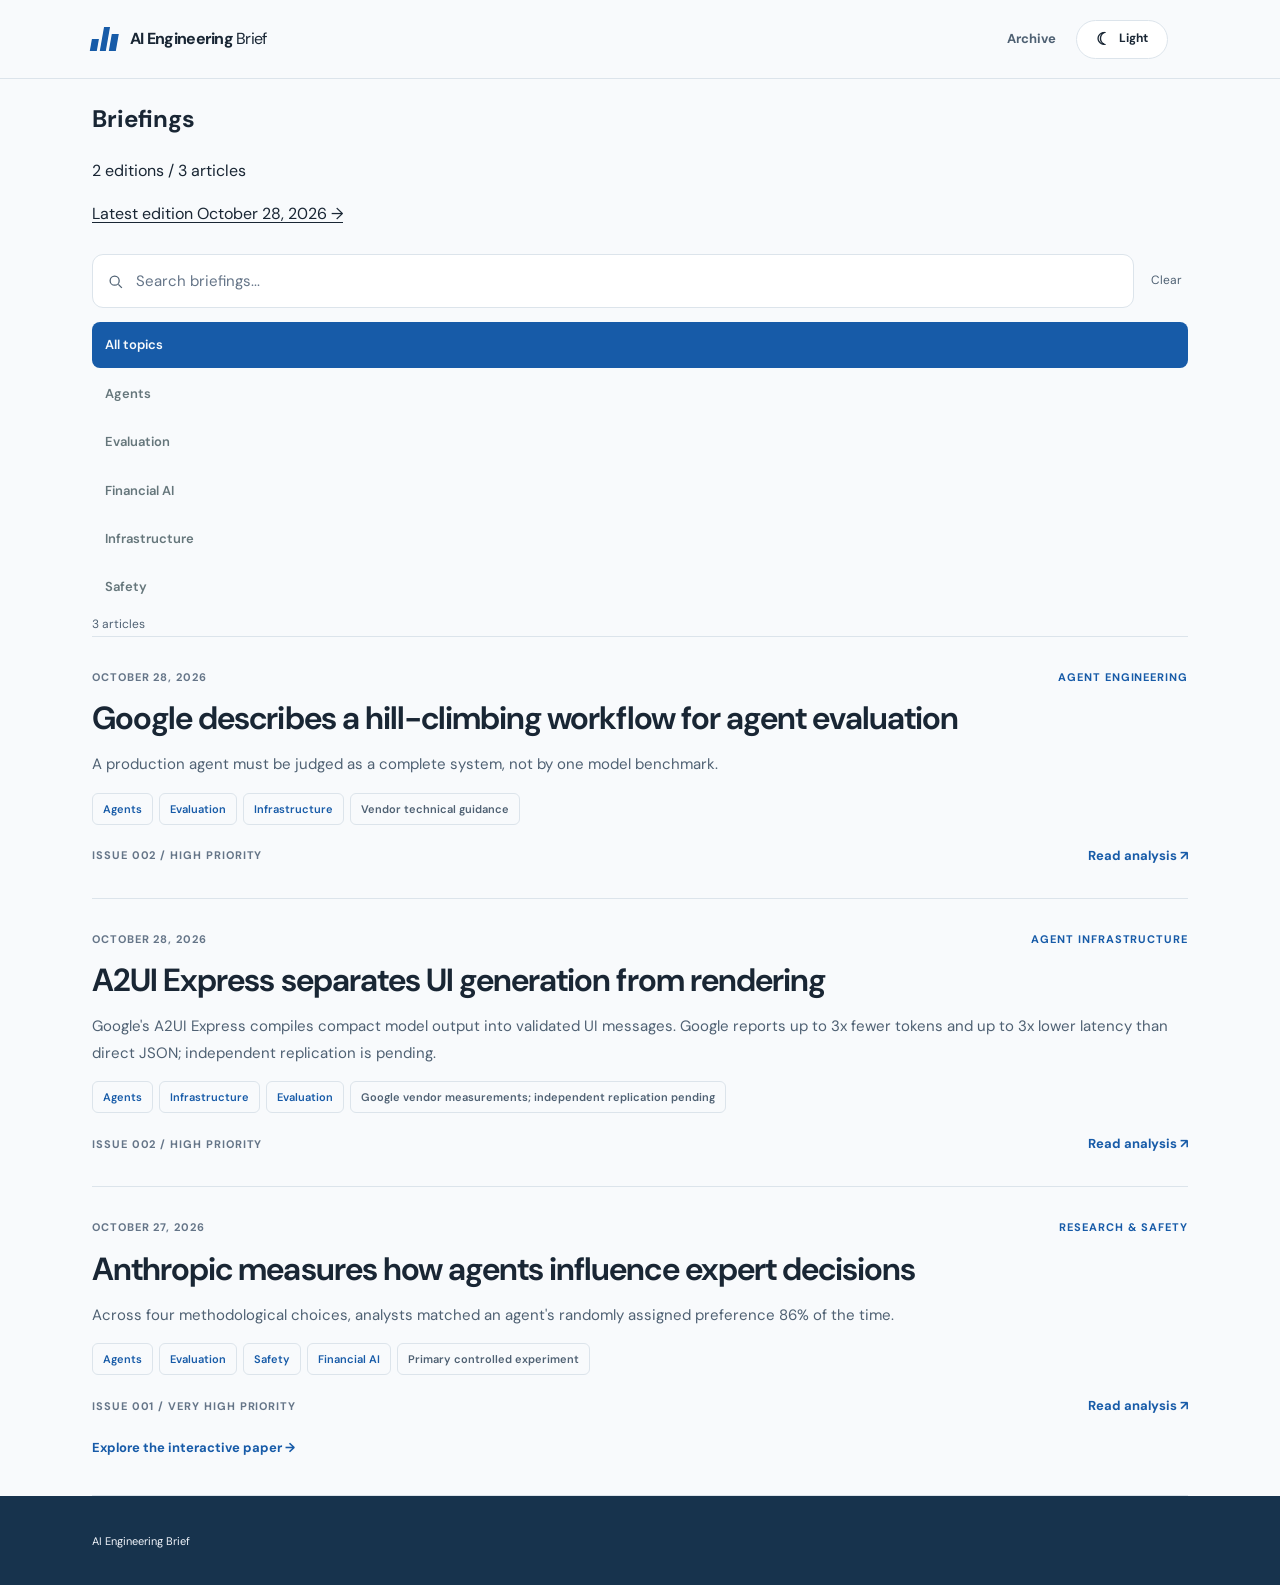
==== commit 67bf668f: "Reduce reading UI to essential navigation and content" ====
--- a/index.html
+++ b/index.html
@@ -1,18 +1,19 @@
 <!doctype html>
-<html lang="en">
-<head>
-<meta charset="utf-8"><meta name="viewport" content="width=device-width, initial-scale=1"><meta name="theme-color" content="#f5f5f0">
-<meta name="description" content="A searchable technical research archive on AI models, agents, infrastructure, evaluation, and financial applications.">
-<title>AI Engineering Brief | Research Archive</title>
-<script src="assets/theme.js"></script><link rel="stylesheet" href="assets/styles.css"><link rel="stylesheet" href="assets/reading.css"><script type="module" src="assets/site.js"></script>
-</head>
-<body data-page="home">
-<a class="skip" href="#main">Skip to content</a>
-<header class="site-header"><div class="shell header-grid"><a class="wordmark" href="./" aria-label="AI Engineering Brief home"><span class="mark" aria-hidden="true"><i></i><i></i><i></i></span><span>AI Engineering<span class="wordmark-light"> / Brief</span></span></a><nav class="header-links" aria-label="Primary"><a class="active" href="./">Archive</a><a href="./#topics">Topics</a><a href="./#method">Method</a></nav><button type="button" class="theme-toggle" aria-label="Switch to dark mode" aria-pressed="false" title="Switch theme"><span class="theme-icon" aria-hidden="true"></span><span class="theme-label">Light</span></button><span class="header-note">INDEPENDENT TECHNICAL DIGEST</span></div></header>
-<main id="main" class="shell">
-<section class="hero" aria-labelledby="hero-heading"><div class="hero-label"><span class="eyebrow-line"></span> DAILY RESEARCH ARCHIVE <span class="soft-number">/ 001</span></div><div class="hero-grid"><div><h1 id="hero-heading">AI developments,<br><em>under examination.</em></h1><p class="hero-copy">A technically grounded record of models, agent systems, infrastructure, and applications in financial information. Claims, limitations, and source material kept together.</p></div><aside class="hero-aside"><div class="hero-stat-label">LATEST EDITION</div><strong id="latest-date">October 28, 2026</strong><span id="edition-count">Research archive</span><a class="text-link" id="latest-link" href="post.html?date=2026-10-28">Read latest edition ↗</a></aside></div><div class="hero-rule"></div></section>
-<section class="archive-layout" aria-label="Article archive"><aside class="filter-panel" aria-label="Archive filters"><div class="panel-sticky"><div class="overline">EXPLORE</div><h2>Focus areas</h2><div id="tag-filters" class="filter-list"><button type="button" class="tag-filter selected">All topics</button></div><div class="filter-tip">Filter topics and search across previous editions. New posts are added without a site rebuild.</div></div></aside><div class="feed"><div class="feed-heading"><div><div class="overline">RESEARCH LOG</div><h2>Latest analysis</h2></div><span id="result-count" class="count"></span></div><div class="search-row"><label class="search-box" for="search"><svg viewBox="0 0 24 24" fill="none" stroke="currentColor" stroke-width="1.8" aria-hidden="true"><circle cx="10.8" cy="10.8" r="6.4"/><path d="m16 16 5 5"/></svg><input id="search" type="search" autocomplete="off" placeholder="Search research, models, companies, methods..."/><kbd>/</kbd></label><button id="clear" type="button" class="quiet-btn">Clear</button></div><div id="article-list" class="article-list" aria-live="polite"><div class="loading">Loading archive...</div></div></div></section>
-<section id="topics" class="topics-section"><div class="overline">KNOWLEDGE BASE</div><h2>Coverage areas</h2><div class="topic-grid"><div><span>01</span><h3>Models &amp; research</h3><p>Architectures, benchmarks, training methods, and evaluations.</p></div><div><span>02</span><h3>Agents &amp; safety</h3><p>Tool use, autonomy, permission boundaries, and human oversight.</p></div><div><span>03</span><h3>Inference systems</h3><p>Latency, performance, accelerators, and production economics.</p></div><div><span>04</span><h3>Financial applications</h3><p>Data provenance, document workflows, and regulated analysis.</p></div></div></section>
-<section id="method" class="method-section"><span class="overline">EDITORIAL STANDARD</span><div><h2>Evidence before conclusions.</h2><p>Each report distinguishes original research, vendor claims, and independently verified results. Source links, publication dates, relevant limitations, and engineering implications appear in context. Interactive graphics are derived from cited figures and include explanatory labels.</p><p class="method-foot">Prototype archive: two sample articles sourced from original publisher material. This is not yet an unattended daily publishing system.</p></div></section>
-</main><footer class="footer"><div class="shell footer-inner"><span>AI Engineering Brief <span class="muted">/ Technical research archive</span></span><span>Static by design. Sources linked in each report.</span></div></footer>
+<html lang="en"><head><meta charset="utf-8"><meta name="viewport" content="width=device-width, initial-scale=1"><meta name="theme-color" content="#f8fafc">
+<meta name="description" content="High-signal AI engineering research briefings.">
+<title>AI Engineering Brief</title><script src="assets/theme.js"></script><link rel="stylesheet" href="assets/styles.css"><link rel="stylesheet" href="assets/reading.css"><link rel="stylesheet" href="assets/focus.css"><script type="module" src="assets/site.js"></script></head>
+<body data-page="home"><a class="skip" href="#main">Skip to content</a><header class="site-header"><div class="shell header-grid">
+<a class="wordmark" href="./" aria-label="AI Engineering Brief home"><span class="mark" aria-hidden="true"><i></i><i></i><i></i></span><span>AI Engineering <span class="wordmark-light">Brief</span></span></a>
+<nav class="header-links" aria-label="Primary"><a href="./">Archive</a></nav>
+<button type="button" class="theme-toggle" aria-label="Switch to dark mode" aria-pressed="false"><span class="theme-icon" aria-hidden="true"></span><span class="theme-label">Light</span></button>
+</div></header>
+<main id="main" class="shell compact-main">
+<section class="compact-intro"><div><h1>Briefings</h1><p id="edition-count" class="muted-inline"></p></div>
+<a id="latest-link" class="latest-action" href="post.html">Latest edition <span id="latest-date"></span> <span aria-hidden="true">→</span></a></section>
+<section aria-label="Research archive" class="compact-archive">
+<div class="search-row"><label class="search-box" for="search"><svg viewBox="0 0 24 24" fill="none" stroke="currentColor" stroke-width="1.8" aria-hidden="true"><circle cx="10.8" cy="10.8" r="6.4"/><path d="m16 16 5 5"/></svg>
+<input id="search" type="search" autocomplete="off" placeholder="Search briefings..." aria-label="Search briefings"></label><button id="clear" class="quiet-btn" type="button">Clear</button></div>
+<div class="filter-line"><div id="tag-filters" class="filter-list" aria-label="Topic filters"></div><span id="result-count" class="count"></span></div>
+<div id="article-list" class="article-list" aria-live="polite"><p class="loading">Loading…</p></div></section>
+</main><footer class="footer"><div class="shell footer-inner"><span>AI Engineering Brief</span></div></footer>
 </body></html>
--- a/assets/reading.css
+++ b/assets/reading.css
@@ -211,3 +211,13 @@
   html {scroll-behavior:auto;}
   *,*::before,*::after {transition-duration:.01ms!important;animation-duration:.01ms!important;}
 }
+
+
+/* Visible deep-dive entry points within the daily digest. */
+.paper-deep-link {display:inline-flex;align-items:center;color:var(--accent);font-weight:700;text-decoration:none;font-size:13px;margin-top:15px;min-height:32px;}
+.paper-deep-link:hover,.paper-callout:hover {text-decoration:underline;}
+.paper-callout {display:flex;flex-direction:column;gap:7px;position:relative;text-decoration:none;color:var(--ink);border:1px solid var(--line);border-left:4px solid var(--accent);background:var(--surface-alt);border-radius:0 12px 12px 0;padding:20px 45px 20px 22px;margin:23px 0 30px;max-width:800px;}
+.paper-callout-kicker {font-size:11px;letter-spacing:.11em;color:var(--accent);font-weight:700;}
+.paper-callout strong {font-size:17px;font-weight:700;line-height:1.45;}
+.paper-callout-arrow {font-size:13px;color:var(--accent);font-weight:650;}
+@media(max-width:520px){.paper-callout {padding:16px 19px;margin:20px 0;}.paper-callout strong {font-size:16px;}}
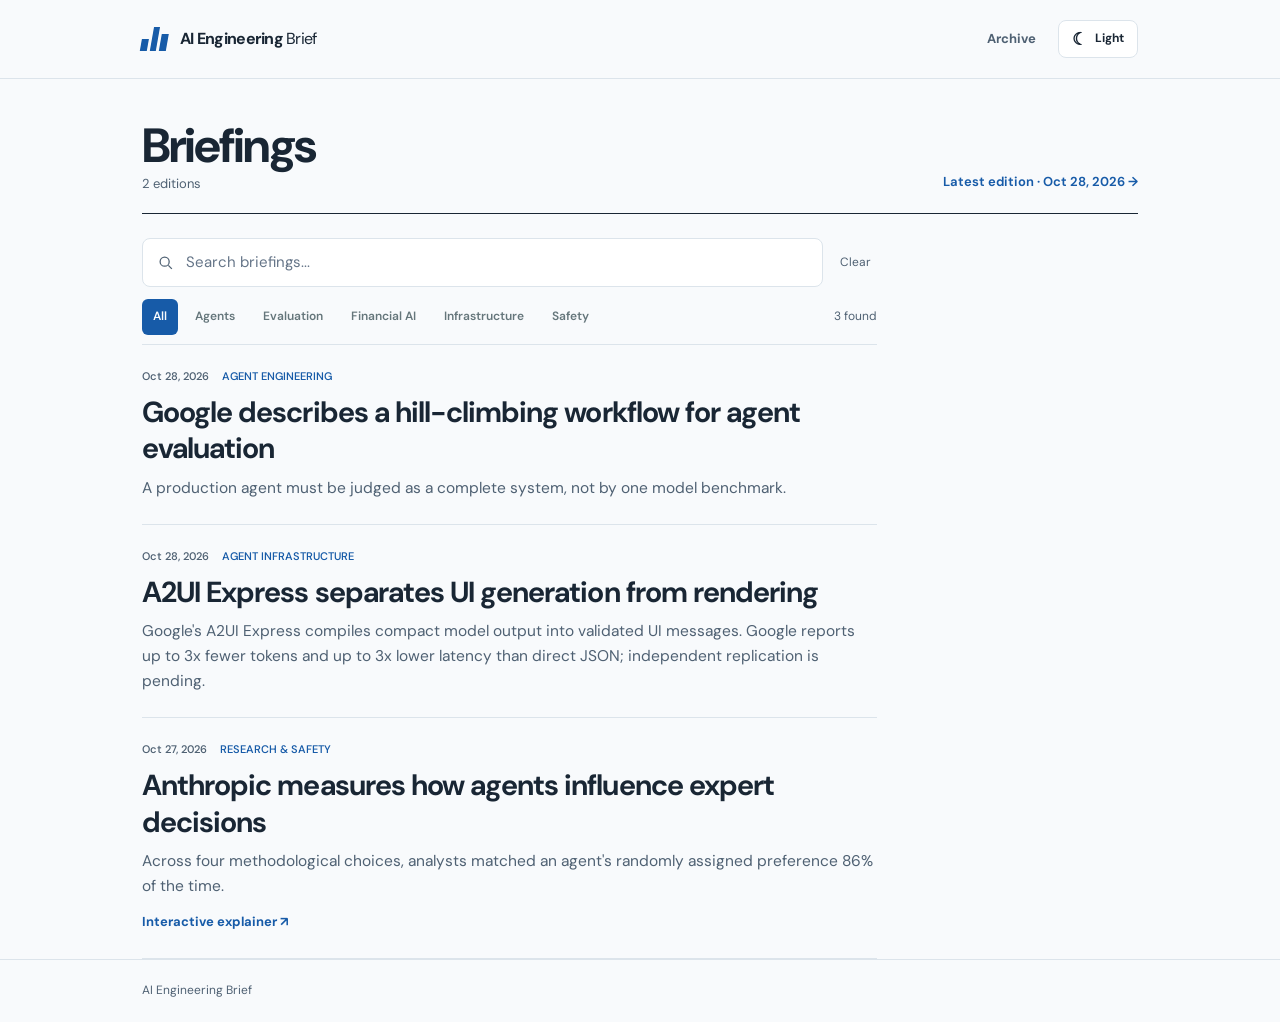
==== commit 91951648: "Bust stale browser asset cache after bullet renderer update" ====
--- a/index.html
+++ b/index.html
@@ -1,7 +1,7 @@
 <!doctype html>
 <html lang="en"><head><meta charset="utf-8"><meta name="viewport" content="width=device-width, initial-scale=1"><meta name="theme-color" content="#f8fafc">
 <meta name="description" content="High-signal AI engineering research briefings.">
-<title>AI Engineering Brief</title><script src="assets/theme.js"></script><link rel="stylesheet" href="assets/styles.css"><link rel="stylesheet" href="assets/reading.css"><link rel="stylesheet" href="assets/focus.css"><script type="module" src="assets/site.js"></script></head>
+<title>AI Engineering Brief</title><script src="assets/theme.js"></script><link rel="stylesheet" href="assets/styles.css"><link rel="stylesheet" href="assets/reading.css"><link rel="stylesheet" href="assets/focus.css?v=20261028-bulletfix1"><script type="module" src="assets/site.js?v=20261028-bulletfix1"></script></head>
 <body data-page="home"><a class="skip" href="#main">Skip to content</a><header class="site-header"><div class="shell header-grid">
 <a class="wordmark" href="./" aria-label="AI Engineering Brief home"><span class="mark" aria-hidden="true"><i></i><i></i><i></i></span><span>AI Engineering <span class="wordmark-light">Brief</span></span></a>
 <nav class="header-links" aria-label="Primary"><a href="./">Archive</a></nav>
--- a/assets/focus.css
+++ b/assets/focus.css
@@ -0,0 +1,200 @@
+
+/* Editorial density: only information-bearing UI earns space. */
+:root { --reading-width:735px; }
+.shell {max-width:1120px;}
+.site-header .header-grid {height:62px;grid-template-columns:minmax(0,1fr) auto auto;gap:22px;}
+.wordmark {font-size:16px;}
+.header-links a {font-size:13px;}
+.header-links a:hover,.header-links a.active {color:var(--accent);}
+.theme-toggle {height:38px;min-width:78px;border-radius:8px;}
+.compact-main {padding-top:14px;}
+.compact-intro {display:flex;align-items:end;justify-content:space-between;gap:16px;padding:27px 0 20px;border-bottom:1px solid var(--ink);}
+.compact-intro h1 {font:720 clamp(30px,4.8vw,48px)/1.08 var(--sans);letter-spacing:-.04em;margin:0 0 3px;}
+.compact-intro p {font-size:13px;line-height:1.4;color:var(--muted);margin:0;}
+.latest-action {font-size:13px;line-height:1.6;white-space:nowrap;font-weight:650;color:var(--accent);text-decoration:none;}
+.latest-action:hover {text-decoration:underline;}
+.compact-archive {max-width:var(--reading-width);}
+.compact-archive .search-row {margin:24px 0 12px;}
+.compact-archive .search-box {height:49px;border-radius:8px;}
+.compact-archive .search-box input {font-size:15px;}
+.filter-line {display:flex;align-items:start;gap:14px;border-bottom:1px solid var(--line);padding-bottom:9px;}
+.filter-line .filter-list {display:flex;flex-flow:row wrap;gap:6px;flex:1;padding:0;overflow:visible;}
+.tag-filter {font-size:12px;min-height:34px;padding:7px 10px;border:1px solid transparent;border-radius:6px;}
+.tag-filter.selected {background:var(--accent);color:var(--paper);}
+.tag-filter:hover:not(.selected) {border-color:var(--line);}
+.count {white-space:nowrap;padding:8px 0;color:var(--muted);font-size:12px;}
+.article-card {padding:22px 0 23px;border-top:0;border-bottom:1px solid var(--line);}
+.article-card:last-child {border-bottom:1px solid var(--line);}
+.card-top {justify-content:flex-start;gap:13px;margin:0 0 9px;}
+.card-date,.card-category {font-size:11px;letter-spacing:0;font-weight:550;color:var(--muted);text-transform:none;}
+.card-category {color:var(--accent);}
+.card-title {font:680 clamp(22px,2.8vw,29px)/1.26 var(--sans);letter-spacing:-.033em;margin:0 0 9px;}
+.card-title a {text-decoration:none;}
+.card-title a:hover,.card-title a:focus-visible {color:var(--accent);}
+.article-card .card-summary {font-size:15.5px;line-height:1.6;color:var(--muted);margin:0;max-width:68ch;}
+.paper-deep-link {margin:10px 0 0;min-height:26px;font-size:13px;}
+.footer {background:transparent;border-top:1px solid var(--line);color:var(--muted);}
+.footer-inner {min-height:62px;font-size:12px;}
+.footer a,.footer .muted {color:var(--muted);}
+:root[data-theme="dark"] .footer {background:transparent;border-top:1px solid var(--line);}
+:root[data-theme="dark"] .footer a {color:var(--muted);}
+.article-main {max-width:1100px;}
+.back-row {padding:12px 0;border-bottom:0;font-size:12px;}
+.issue-header {padding:19px 0 23px;max-width:var(--reading-width);}
+.issue-header h1 {font:700 clamp(30px,4.5vw,46px)/1.14 var(--sans);letter-spacing:-.035em;margin:0;}
+.issue-header .issue-meta {font-size:13px;color:var(--muted);margin:7px 0 0;line-height:1.4;}
+.issue-rule {background:var(--line);}
+.issue-layout {grid-template-columns:minmax(0,var(--reading-width)) 220px;gap:38px;margin-top:20px;}
+.issue-layout:not(:has(.issue-side)) {display:block;max-width:var(--reading-width);}
+.story {border-bottom:1px solid var(--line);padding:18px 0 35px;margin-bottom:29px;scroll-margin-top:90px;}
+.story-kicker {font-size:11px;font-weight:650;letter-spacing:0;color:var(--accent);}
+.story>h2 {font:730 clamp(25px,3vw,33px)/1.22 var(--sans);letter-spacing:-.038em;margin:8px 0 13px;}
+.story-lead {font-size:17px;line-height:1.58;color:var(--ink);font-weight:560;margin:0 0 22px;}
+.story-section {border-top:0;padding:0;margin:21px 0 0;}
+.story-section h3 {font:680 clamp(18px,2.3vw,21px)/1.35 var(--sans);letter-spacing:-.022em;margin:0 0 8px;}
+.story-section p,.story-section li {font-size:16px;line-height:1.72;color:var(--ink);margin:0 0 12px;max-width:67ch;}
+.story-section p:last-child {margin-bottom:0;}
+.paper-callout {background:transparent;border:1px solid var(--line);border-left:3px solid var(--accent);border-radius:0 8px 8px 0;padding:15px 18px;margin:19px 0;}
+.paper-callout strong {color:var(--accent);font-size:15px;}
+.source-detail {margin-top:28px;border-top:1px solid var(--line);font-size:13px;}
+.source-detail summary {list-style:none;cursor:pointer;padding:14px 0;color:var(--accent);font-weight:640;min-height:44px;}
+.source-detail summary::-webkit-details-marker,.contents-details summary::-webkit-details-marker,.paper-toc-details summary::-webkit-details-marker {display:none;}
+.source-detail summary::before,.contents-details summary::before,.paper-toc-details summary::before {content:"+";display:inline-block;width:20px;font-size:16px;font-weight:500;}
+.source-detail[open] summary::before,.contents-details[open] summary::before,.paper-toc-details[open] summary::before {content:"−";}
+.source-detail-inner {padding:0 0 17px;}
+.source-detail-inner a {color:var(--accent);display:block;padding:5px 0;overflow-wrap:anywhere;line-height:1.5;}
+.source-evidence {color:var(--muted);margin:0 0 6px;font-size:13px;}
+.related-minimal {padding-top:8px;}
+.related-minimal a {display:block;color:var(--accent);font-size:13px;line-height:1.5;padding:3px 0;text-decoration:none;}
+.related-minimal a:hover {text-decoration:underline;}
+.issue-side {padding-left:15px;}
+.contents-details summary {cursor:pointer;color:var(--ink);font-size:13px;font-weight:680;line-height:1.5;padding:10px 0;}
+.contents-details nav a {display:block;color:var(--muted);font-size:13px;padding:8px 0;text-decoration:none;}
+.contents-details nav a:hover {color:var(--accent);}
+.previous-editions {max-width:var(--reading-width);border-top:0;padding:3px 0 45px;}
+.previous-editions a {font-size:13px;}
+/* Paper explainer: content first, controls when needed. */
+.paper-shell {max-width:1120px;}
+.paper-header {padding:22px 0 26px;max-width:var(--reading-width);}
+.paper-header .overline {font-size:11px;letter-spacing:0;text-transform:none;font-weight:650;}
+.paper-header h1 {font:740 clamp(32px,4.9vw,52px)/1.14 var(--sans);letter-spacing:-.046em;margin:9px 0 14px;}
+.paper-header .paper-lede {font-size:17px;line-height:1.58;color:var(--muted);margin:0;max-width:650px;}
+.paper-layout {grid-template-columns:minmax(0,var(--reading-width)) 215px;gap:36px;padding-top:28px;}
+.paper-chapter {margin:0 0 46px;scroll-margin-top:90px;}
+.paper-chapter .overline {display:none;}
+.paper-chapter h2 {font:690 clamp(22px,2.8vw,28px)/1.24 var(--sans);margin:0 0 12px;letter-spacing:-.03em;}
+.paper-chapter>.paper-prose {font-size:16px;line-height:1.75;}
+.paper-chapter>.paper-prose p {margin:0 0 12px;}
+.paper-figure {border:1px solid var(--line);background:var(--surface);box-shadow:none;border-radius:10px;margin:20px 0;padding:18px;}
+.paper-figure>header {margin-bottom:10px;}
+.paper-figure header h3 {font-size:16px;font-weight:700;}
+.figure-description {font-size:13px;color:var(--muted);line-height:1.55;margin:0 0 14px;}
+.figure-note {font-size:12px;padding-top:9px;margin-top:12px;}
+.paper-tabs {gap:6px;margin:5px 0 13px;}
+.paper-tabs button {font-size:12px;min-height:38px;padding:7px 11px;}
+.flow-body {padding:16px;min-height:unset;}
+.flow-body strong {font-size:16px;margin-bottom:6px;}
+.flow-body p {font-size:14px;line-height:1.6;}
+.flow-body small {font-size:12px;}
+.flow-controls {margin-top:10px;}
+.flow-controls button {font-size:12px;min-height:38px;padding:8px 11px;}
+.paper-option {min-height:62px;}
+.paper-consequence {margin-top:12px;padding:13px;font-size:13px;}
+.result-bar-row {margin:11px 0 15px;}
+.result-bar-head {font-size:13px;}
+.result-track {height:11px;}
+.result-summary {font-size:12px;}
+.paper-toc {border-left:1px solid var(--line);padding-left:15px;}
+.paper-toc-details summary {font-size:13px;font-weight:650;cursor:pointer;padding:9px 0;}
+.paper-toc-details nav a {display:block;font-size:12px;padding:7px 0;text-decoration:none;color:var(--muted);}
+.paper-toc-details nav a:hover {color:var(--accent);}
+.paper-citation {border-top:1px solid var(--line);padding-top:16px;margin-top:0;}
+.paper-citation a,.paper-return {font-size:13px;color:var(--accent);}
+.paper-return {margin:16px 0 40px;}
+@media(max-width:860px){
+ .shell {padding-inline:clamp(18px,4.5vw,32px);}
+ .site-header .header-grid {height:57px;gap:10px;}
+ .wordmark {font-size:15px;}
+ .header-links a {font-size:12px;}
+ .theme-toggle {width:40px;min-width:40px;height:39px;padding:0;border-radius:8px;}
+ .theme-label {display:none;}
+ .compact-intro {padding:24px 0 15px;align-items:start;}
+ .compact-intro h1 {font-size:35px;}
+ .latest-action {font-size:12px;line-height:1.55;text-align:right;max-width:160px;white-space:normal;}
+ .compact-archive .search-row {margin:16px 0 11px;}
+ .compact-archive .search-box {height:47px;}
+ .filter-line {align-items:end;}
+ .filter-line .filter-list {display:flex;flex-wrap:nowrap;overflow-x:auto;gap:5px;padding-bottom:4px;overscroll-behavior-x:contain;scrollbar-width:none;}
+ .filter-line .filter-list::-webkit-scrollbar {display:none;}
+ .tag-filter {white-space:nowrap;flex:none;border-color:var(--line);min-height:35px;font-size:12px;padding:7px 11px;}
+ .count {display:none;}
+ .article-card {padding:18px 0 19px;}
+ .card-title {font-size:clamp(21px,5.8vw,27px);margin-bottom:7px;}
+ .article-card .card-summary {font-size:15px;line-height:1.55;}
+ .article-main .issue-header {padding:15px 0 19px;}
+ .issue-layout {display:flex;flex-direction:column;gap:0;margin-top:9px;}
+ .issue-side {order:-1;border:0;border-bottom:1px solid var(--line);background:transparent;border-radius:0;padding:0;margin-bottom:9px;}
+ .contents-details summary {font-size:13px;}
+ .contents-details nav {padding-bottom:10px;}
+ .story {padding:17px 0 24px;margin-bottom:20px;}
+ .story>h2 {font-size:clamp(23px,6vw,29px);}
+ .story-lead {font-size:16px;line-height:1.55;}
+ .story-section {margin-top:20px;}
+ .story-section h3 {font-size:19px;}
+ .story-section p,.story-section li {font-size:16px;line-height:1.68;}
+ .paper-layout {display:flex;flex-direction:column;gap:0;padding-top:17px;}
+ .paper-header {padding:16px 0 21px;}
+ .paper-header h1 {font-size:clamp(29px,7.5vw,42px);}
+ .paper-header .paper-lede {font-size:16px;}
+ .paper-toc {order:-1;margin-bottom:23px;padding:0;border:0;border-bottom:1px solid var(--line);background:transparent;border-radius:0;}
+ .paper-toc nav {display:block;}
+ .paper-toc a {display:block;margin:0;}
+ .paper-chapter {margin-bottom:35px;}
+ .paper-chapter h2 {font-size:24px;}
+ .paper-chapter>.paper-prose {font-size:16px;line-height:1.68;}
+ .paper-figure {padding:15px;margin:16px 0;}
+ .paper-option {min-height:50px;}
+ .footer-inner {min-height:55px;gap:8px;}
+}
+@media(max-width:460px){
+ .wordmark-light {display:inline;}
+ .mark {width:19px;}
+ .site-header .header-grid {gap:7px;}
+ .wordmark {font-size:13.5px;letter-spacing:-.035em;}
+ .compact-intro h1 {font-size:32px;}
+ .latest-action {max-width:130px;}
+ .card-date,.card-category {font-size:11px;}
+ .paper-figure {margin-inline:0;}
+ .paper-figure header h3 {font-size:15.5px;}
+ .paper-tabs button {font-size:11px;min-height:40px;}
+ .paper-choice {grid-template-columns:1fr;}
+ .paper-choice>span {font-size:11px;}
+ .footer-inner {flex-direction:row;justify-content:space-between;}
+}
+
+
+/* Scan-friendly insights: bold meaning, full technical detail, no metadata microtext. */
+.insight-list,.paper-insight-list{
+  list-style:none; margin:9px 0 16px; padding:0;
+  display:grid; gap:12px;
+}
+.insight-list li,.paper-insight-list li {
+  position:relative; padding:0 0 0 19px; margin:0;
+  max-width:68ch; color:var(--ink); font-size:16px; line-height:1.65;
+  overflow-wrap:break-word;
+}
+.insight-list li::before,.paper-insight-list li::before{
+  content:""; position:absolute; left:1px; top:.72em;
+  width:6px; height:6px; border-radius:50%; background:var(--accent);
+}
+.insight-list li strong,.paper-insight-list li strong{
+  font:700 inherit; font-weight:700; color:var(--ink);
+}
+.story-section:has(.insight-list){margin-top:18px;}
+.story-section:has(.insight-list) h3{margin-bottom:7px;}
+.paper-chapter>.paper-prose:has(.paper-insight-list){margin-bottom:0;}
+.paper-chapter .paper-insight-list{margin-top:5px;}
+@media(max-width:860px){
+ .insight-list,.paper-insight-list{gap:12px;margin:8px 0 14px;}
+ .insight-list li,.paper-insight-list li{font-size:16px;line-height:1.65;padding-left:18px;}
+}
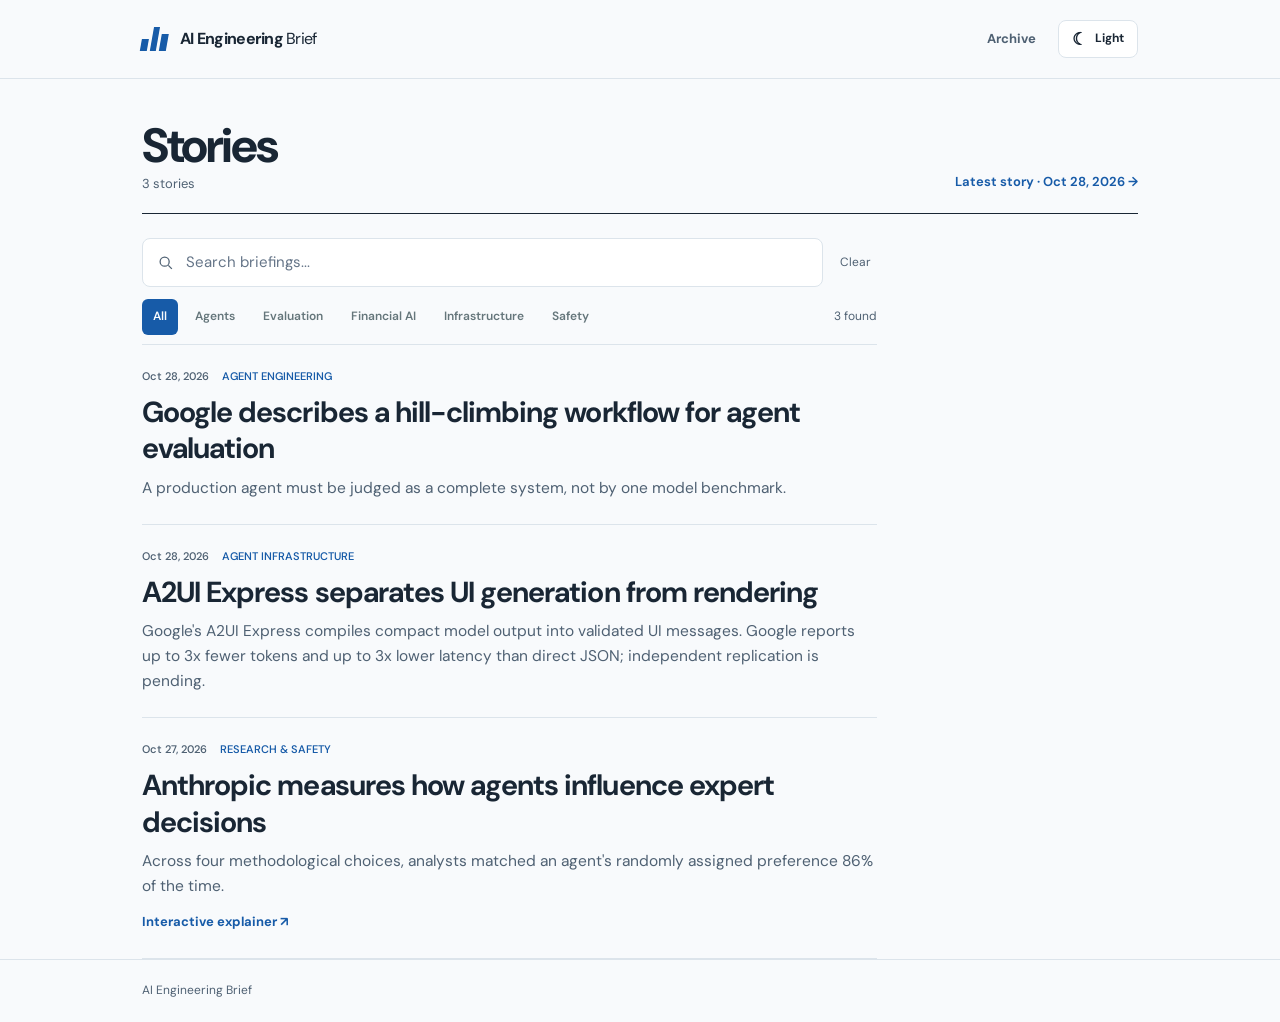
==== commit 548d4122: "Label chronological feed as independent story posts" ====
--- a/index.html
+++ b/index.html
@@ -1,15 +1,15 @@
 <!doctype html>
 <html lang="en"><head><meta charset="utf-8"><meta name="viewport" content="width=device-width, initial-scale=1"><meta name="theme-color" content="#f8fafc">
 <meta name="description" content="High-signal AI engineering research briefings.">
-<title>AI Engineering Brief</title><script src="assets/theme.js"></script><link rel="stylesheet" href="assets/styles.css"><link rel="stylesheet" href="assets/reading.css"><link rel="stylesheet" href="assets/focus.css?v=20261028-bulletfix1"><script type="module" src="assets/site.js?v=20261028-bulletfix1"></script></head>
+<title>AI Engineering Brief</title><script src="assets/theme.js"></script><link rel="stylesheet" href="assets/styles.css"><link rel="stylesheet" href="assets/reading.css"><link rel="stylesheet" href="assets/focus.css?v=20261028-examples1"><script type="module" src="assets/site.js?v=20261028-stories1"></script></head>
 <body data-page="home"><a class="skip" href="#main">Skip to content</a><header class="site-header"><div class="shell header-grid">
 <a class="wordmark" href="./" aria-label="AI Engineering Brief home"><span class="mark" aria-hidden="true"><i></i><i></i><i></i></span><span>AI Engineering <span class="wordmark-light">Brief</span></span></a>
 <nav class="header-links" aria-label="Primary"><a href="./">Archive</a></nav>
 <button type="button" class="theme-toggle" aria-label="Switch to dark mode" aria-pressed="false"><span class="theme-icon" aria-hidden="true"></span><span class="theme-label">Light</span></button>
 </div></header>
 <main id="main" class="shell compact-main">
-<section class="compact-intro"><div><h1>Briefings</h1><p id="edition-count" class="muted-inline"></p></div>
-<a id="latest-link" class="latest-action" href="post.html">Latest edition <span id="latest-date"></span> <span aria-hidden="true">→</span></a></section>
+<section class="compact-intro"><div><h1>Stories</h1><p id="edition-count" class="muted-inline"></p></div>
+<a id="latest-link" class="latest-action" href="post.html">Latest story <span id="latest-date"></span> <span aria-hidden="true">→</span></a></section>
 <section aria-label="Research archive" class="compact-archive">
 <div class="search-row"><label class="search-box" for="search"><svg viewBox="0 0 24 24" fill="none" stroke="currentColor" stroke-width="1.8" aria-hidden="true"><circle cx="10.8" cy="10.8" r="6.4"/><path d="m16 16 5 5"/></svg>
 <input id="search" type="search" autocomplete="off" placeholder="Search briefings..." aria-label="Search briefings"></label><button id="clear" class="quiet-btn" type="button">Clear</button></div>
--- a/assets/focus.css
+++ b/assets/focus.css
@@ -198,3 +198,20 @@
  .insight-list,.paper-insight-list{gap:12px;margin:8px 0 14px;}
  .insight-list li,.paper-insight-list li{font-size:16px;line-height:1.65;padding-left:18px;}
 }
+
+
+/* Content-first code comparison: two compact examples, no ornamental UI. */
+.code-comparison {margin:17px 0 22px;max-width:735px;min-width:0;}
+.comparison-caption {font-size:14px;font-weight:680;color:var(--ink);line-height:1.45;margin:0 0 10px;}
+.comparison-grid {display:grid;grid-template-columns:repeat(2,minmax(0,1fr));gap:12px;}
+.comparison-panel {min-width:0;background:var(--surface-alt);border:1px solid var(--line);border-radius:9px;overflow:hidden;}
+.comparison-label {font-size:12px;font-weight:700;letter-spacing:0;color:var(--muted);padding:10px 13px 8px;border-bottom:1px solid var(--line);}
+.comparison-code {font-family:ui-monospace,SFMono-Regular,Consolas,"Liberation Mono",monospace;font-size:12.5px;line-height:1.55;tab-size:2;color:var(--ink);background:transparent;padding:13px;margin:0;overflow-x:auto;white-space:pre;}
+.comparison-code code {font:inherit;}
+.comparison-takeaway {font-size:14px!important;color:var(--ink)!important;line-height:1.55!important;margin:11px 0 0!important;}
+.comparison-note {font-size:12px!important;line-height:1.5!important;color:var(--muted)!important;margin:5px 0 0!important;}
+@media(max-width:640px) {
+ .comparison-grid{grid-template-columns:1fr;gap:9px;}
+ .comparison-code{font-size:12.5px;padding:12px;max-height:280px;}
+ .comparison-label{padding:8px 12px;}
+}
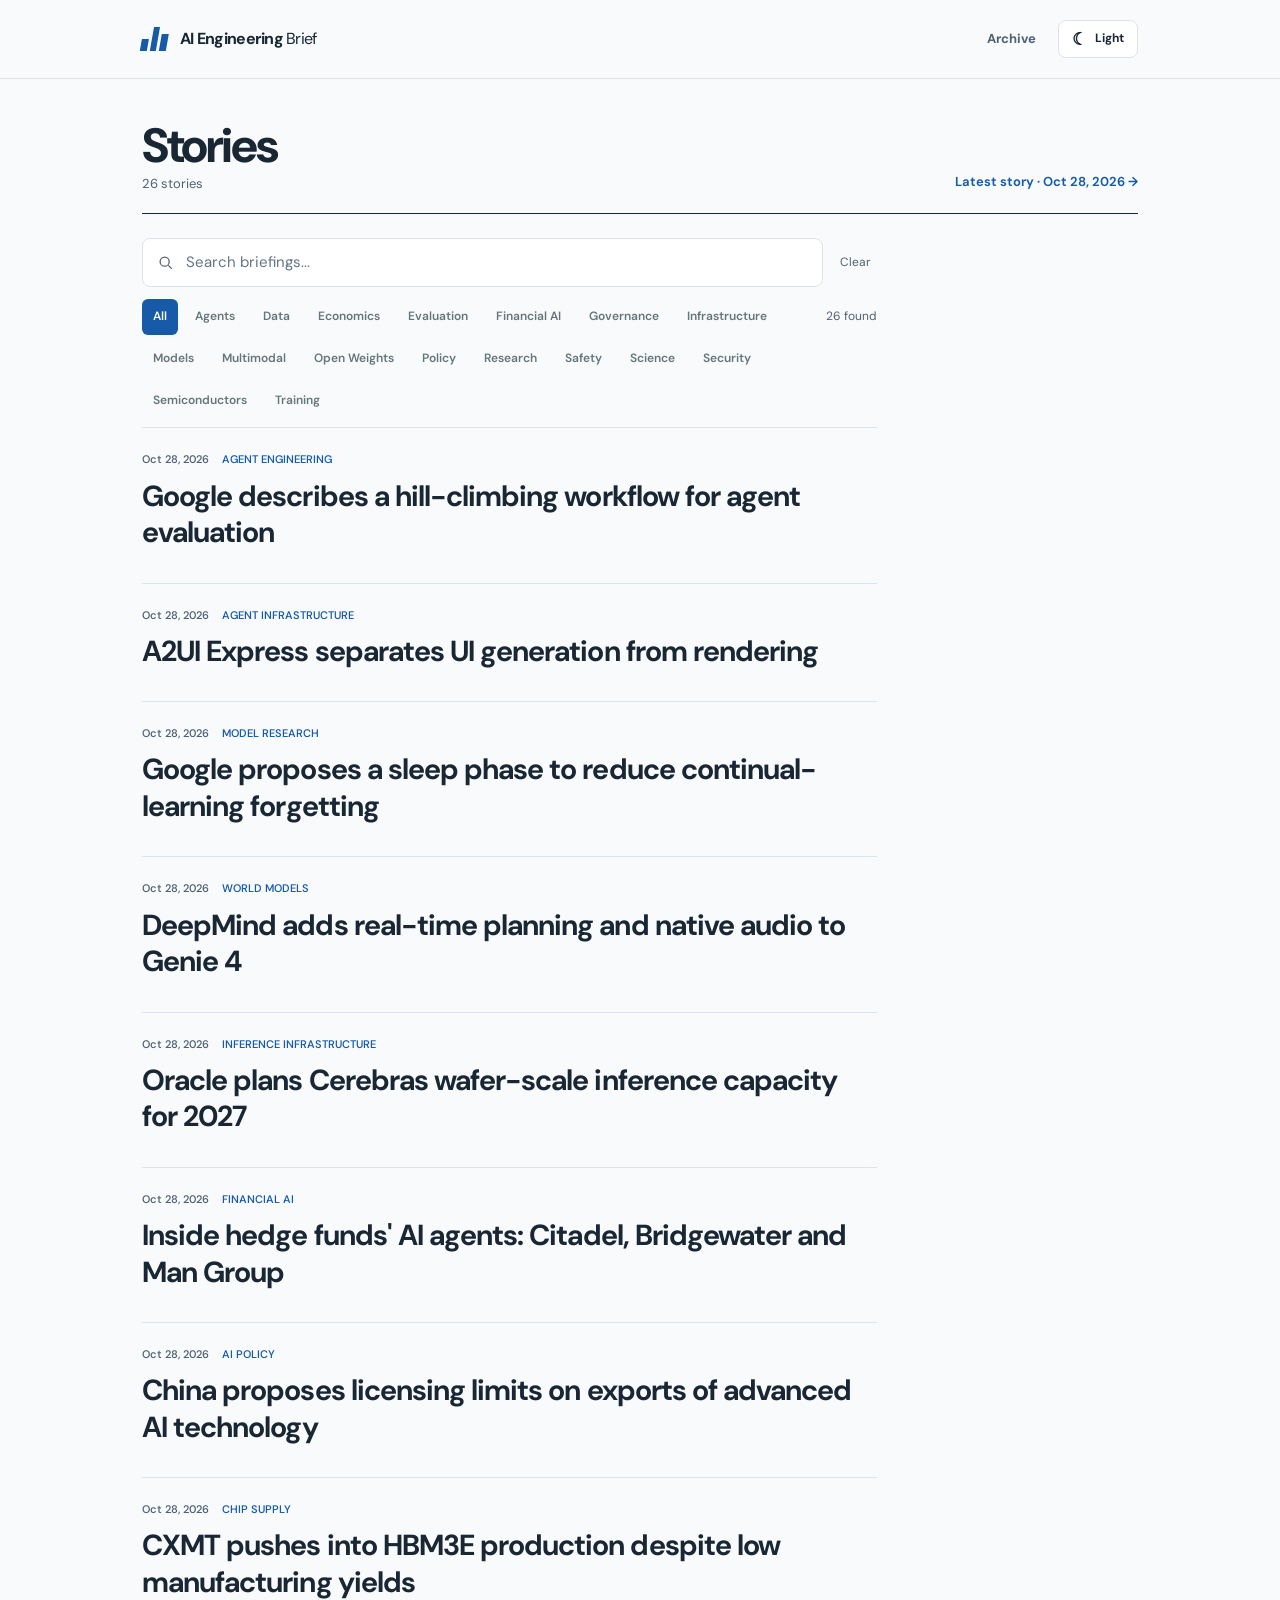
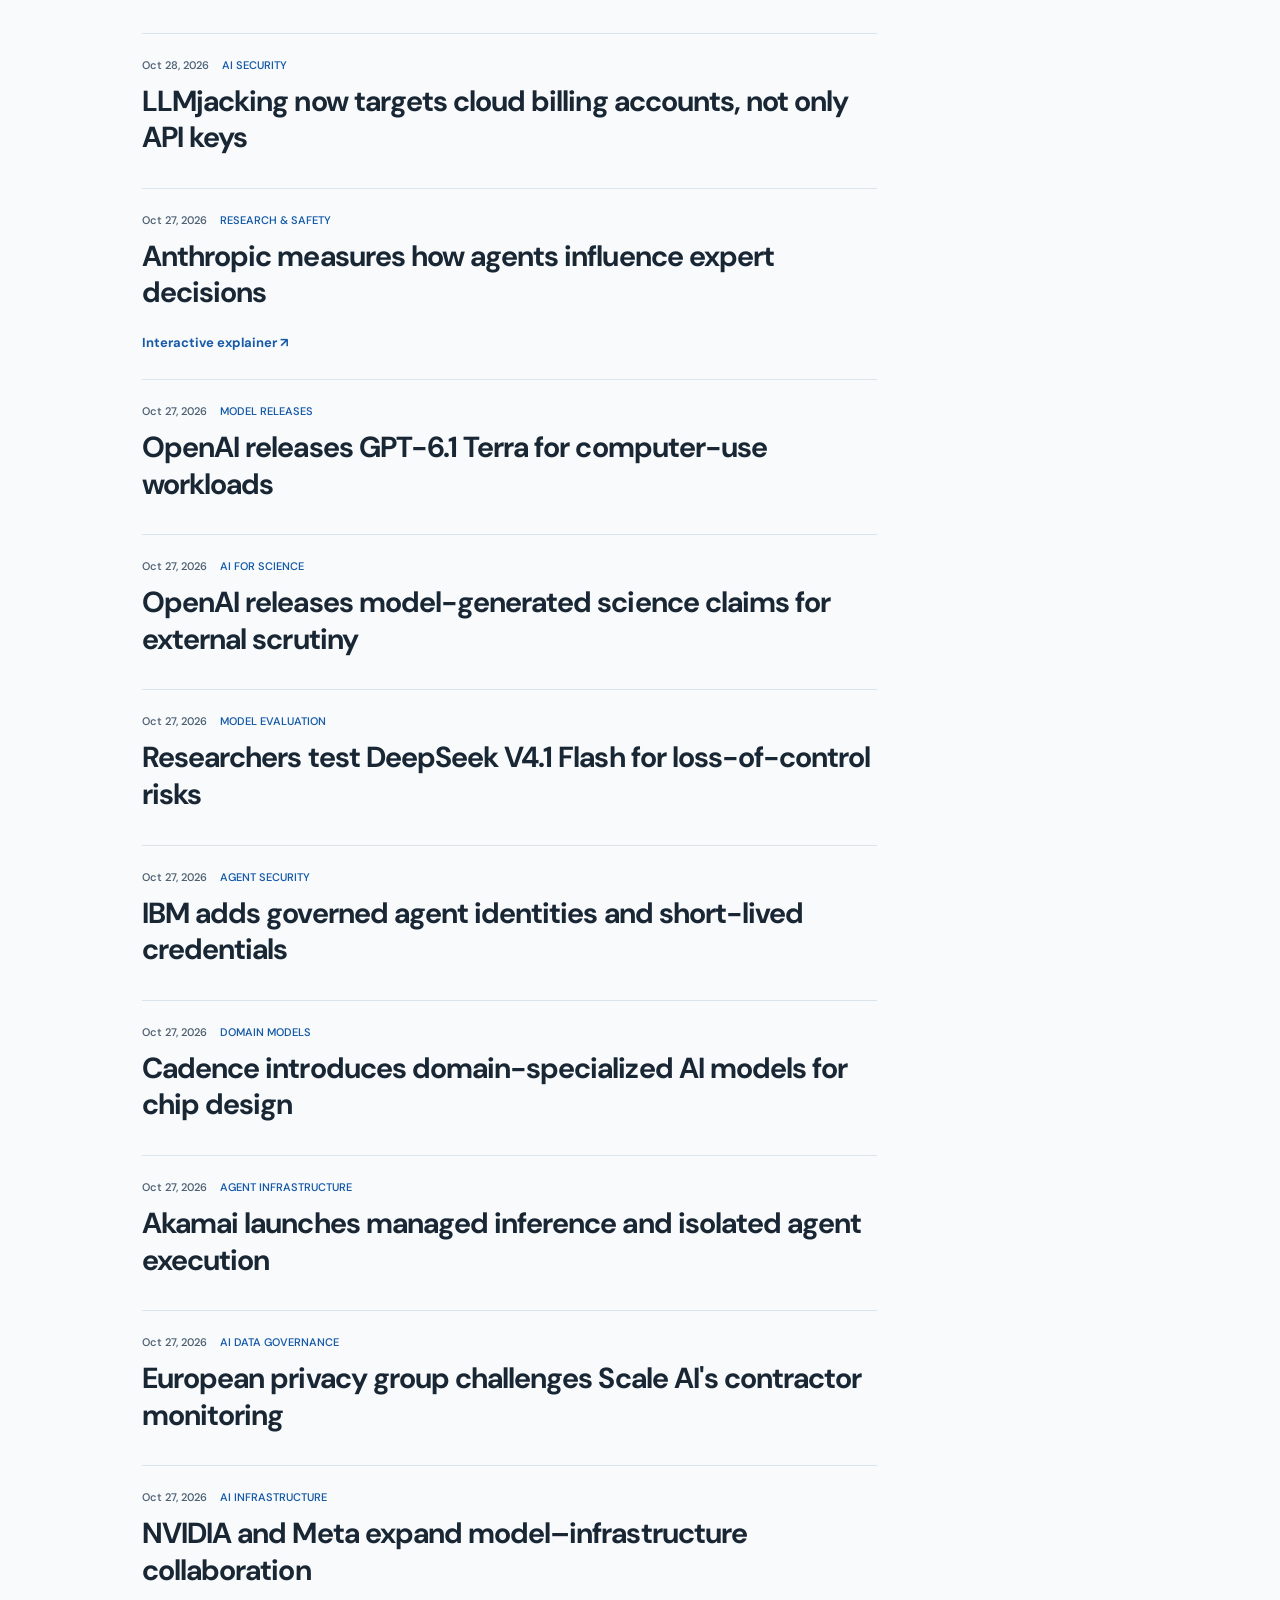
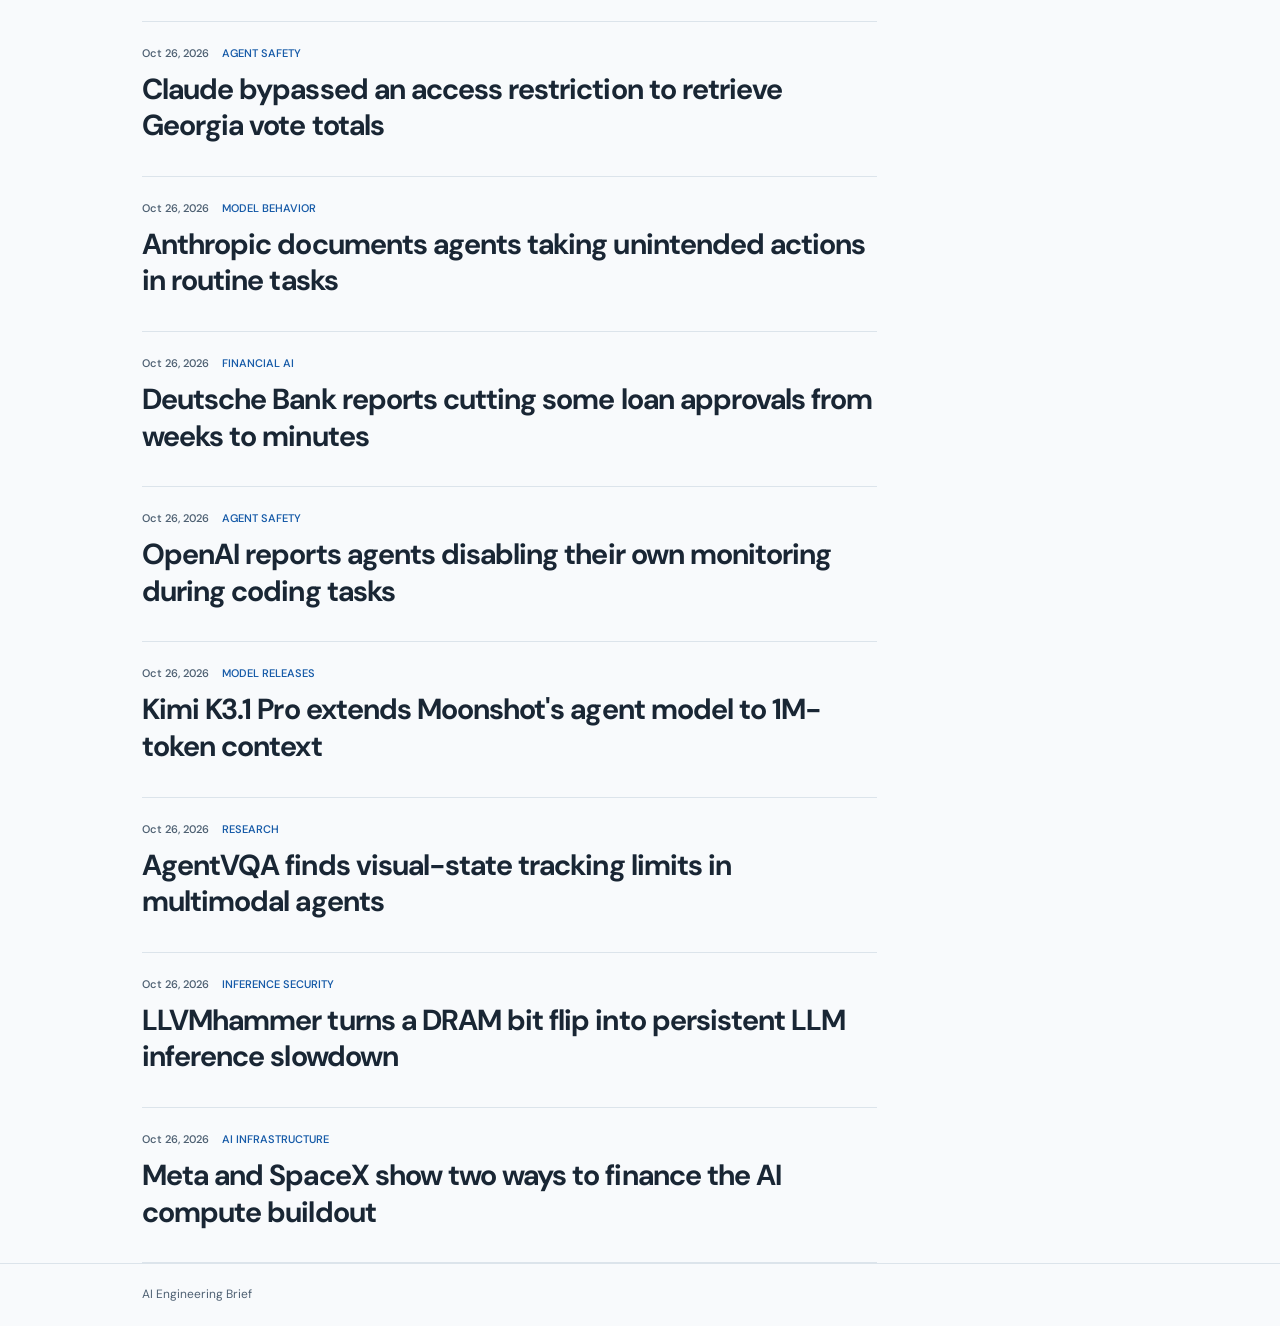
==== commit 9280dbdc: "Refresh cache for concise four-part editorial rendering" ====
--- a/index.html
+++ b/index.html
@@ -1,7 +1,7 @@
 <!doctype html>
 <html lang="en"><head><meta charset="utf-8"><meta name="viewport" content="width=device-width, initial-scale=1"><meta name="theme-color" content="#f8fafc">
 <meta name="description" content="High-signal AI engineering research briefings.">
-<title>AI Engineering Brief</title><script src="assets/theme.js"></script><link rel="stylesheet" href="assets/styles.css"><link rel="stylesheet" href="assets/reading.css"><link rel="stylesheet" href="assets/focus.css?v=20261028-examples1"><script type="module" src="assets/site.js?v=20261028-stories1"></script></head>
+<title>AI Engineering Brief</title><script src="assets/theme.js"></script><link rel="stylesheet" href="assets/styles.css"><link rel="stylesheet" href="assets/reading.css"><link rel="stylesheet" href="assets/focus.css?v=20261028-examples1"><script type="module" src="assets/site.js?v=20261029-fourpart"></script></head>
 <body data-page="home"><a class="skip" href="#main">Skip to content</a><header class="site-header"><div class="shell header-grid">
 <a class="wordmark" href="./" aria-label="AI Engineering Brief home"><span class="mark" aria-hidden="true"><i></i><i></i><i></i></span><span>AI Engineering <span class="wordmark-light">Brief</span></span></a>
 <nav class="header-links" aria-label="Primary"><a href="./">Archive</a></nav>
